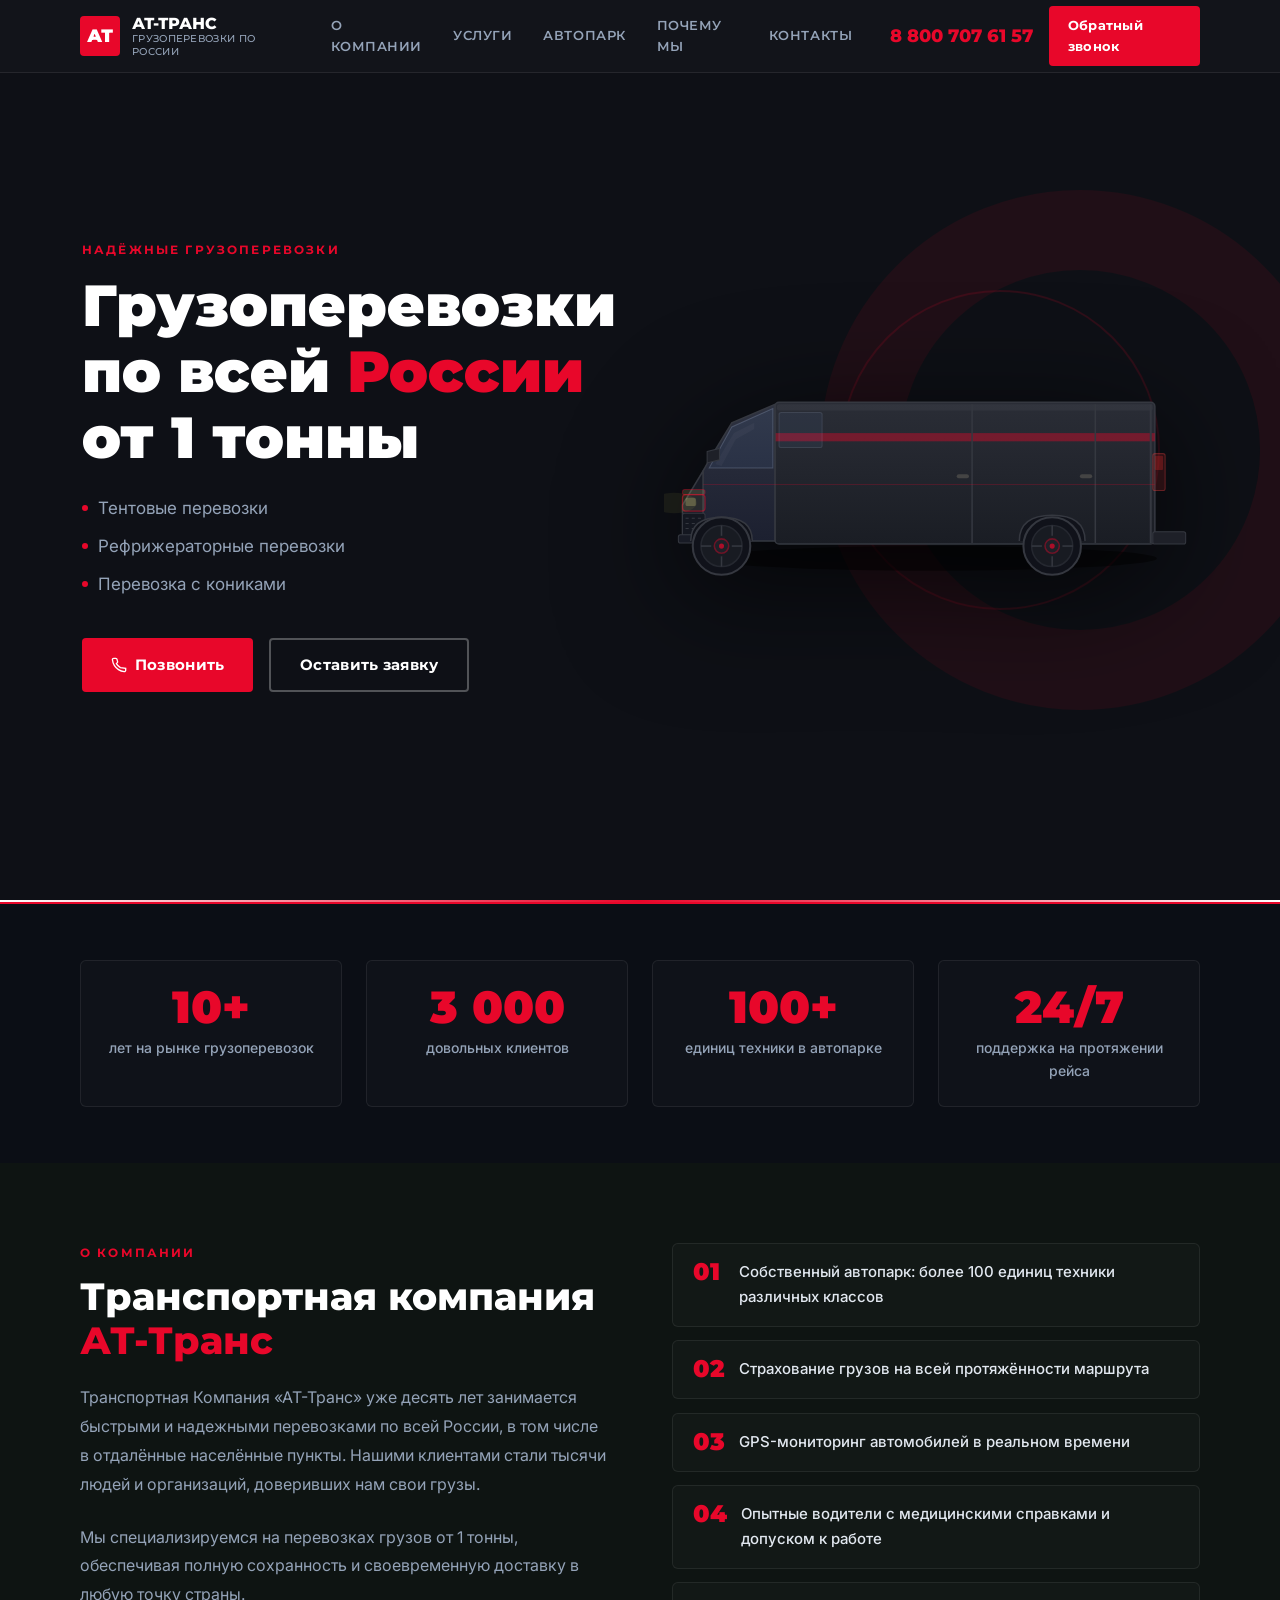
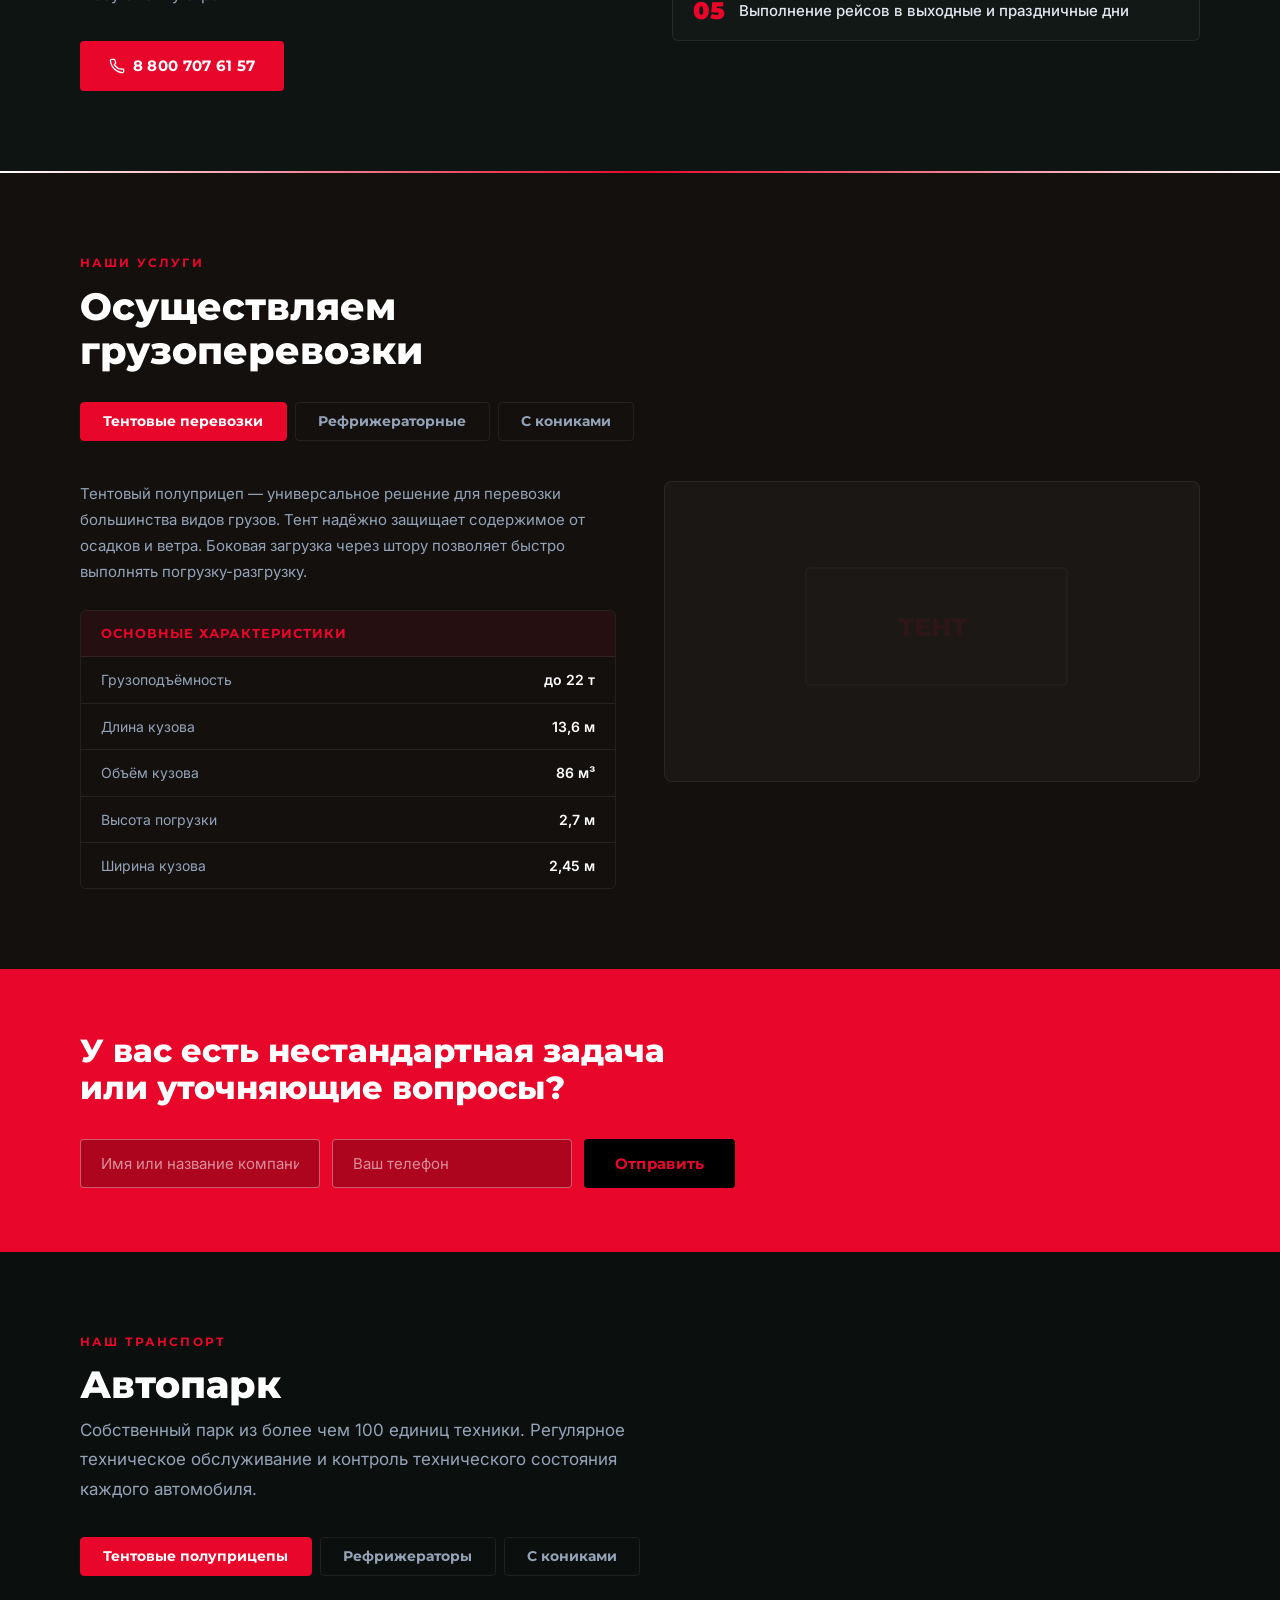
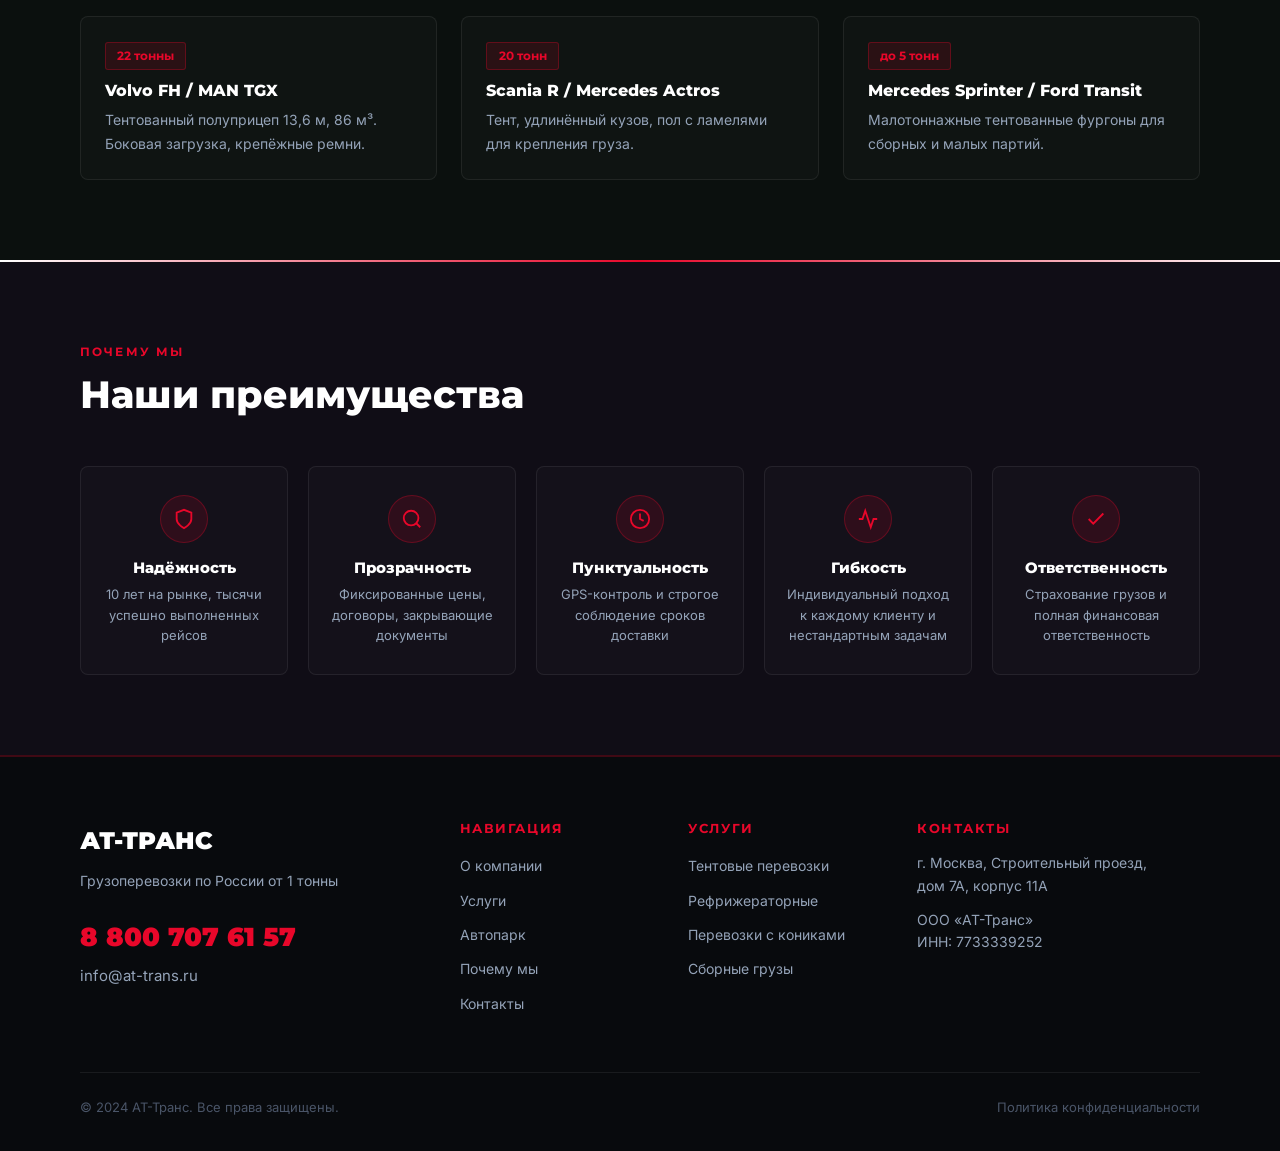
==== index.html @ b9ce3a36 "Deploy landing page" ====
<!DOCTYPE html>
<html lang="ru">
<head>
<meta charset="UTF-8">
<meta name="viewport" content="width=device-width,initial-scale=1">
<title>АТ-Транс — Грузоперевозки по России</title>
<link rel="preconnect" href="https://fonts.googleapis.com">
<link rel="preconnect" href="https://fonts.gstatic.com" crossorigin>
<link href="https://fonts.googleapis.com/css2?family=Montserrat:wght@400;500;600;700;800;900&family=Inter:wght@400;500;600&display=swap" rel="stylesheet">
<style>
/* ── RESET & BASE ─────────────────────────────────────────────────── */
*,*::before,*::after{box-sizing:border-box;margin:0;padding:0}
html{scroll-behavior:smooth;font-size:16px}
body{font-family:'Inter',sans-serif;color:#e2e8f0;line-height:1.65;-webkit-font-smoothing:antialiased}
img{max-width:100%;display:block}
a{color:inherit;text-decoration:none}
ul{list-style:none}
button{cursor:pointer;font-family:inherit;border:none;background:none}

/* ── SECTION COLORS ──────────────────────────────────────────────────
   Каждая секция — свой едва различимый оттенок тёмного фона.
   Акцент: #e8072a (красный AT-Транс).
   Текст белый/светло-серый — контраст ≥ 7:1 на всех фонах.
──────────────────────────────────────────────────────────────────── */
:root{
  --red:        #e8072a;
  --red-dim:    rgba(232,7,42,.12);
  --red-border: rgba(232,7,42,.3);
  --white:      #ffffff;
  --text:       #e2e8f0;
  --muted:      #94a3b8;
  --card-border:rgba(255,255,255,.07);

  /* Section backgrounds */
  --bg-header:  #12141a;
  --bg-hero:    #0e1016;        /* cold dark navy */
  --bg-stats:   #0b0e15;        /* deeper navy */
  --bg-about:   #0e1412;        /* dark teal tint */
  --bg-services:#13100e;        /* dark warm/brown tint */
  --bg-cta:     #e8072a;        /* FULL RED — accent break */
  --bg-fleet:   #0b100e;        /* dark forest tint */
  --bg-benefits:#100d16;        /* dark purple tint */
  --bg-footer:  #080a0d;        /* near black */
}

/* ── TYPOGRAPHY ──────────────────────────────────────────────────── */
h1,h2,h3,h4,h5,h6{font-family:'Montserrat',sans-serif;font-weight:800;line-height:1.15;color:#fff}
.h-sub{font-size:.75rem;font-weight:700;letter-spacing:.18em;text-transform:uppercase;color:var(--red);font-family:'Montserrat',sans-serif;margin-bottom:.75rem;display:block}
.lead{font-size:1.0625rem;color:var(--muted);line-height:1.75}

/* ── LAYOUT ─────────────────────────────────────────────────────── */
.container{max-width:1200px;margin:0 auto;padding:0 clamp(1rem,4vw,2.5rem)}
section{padding:5rem 0}
.section-head{margin-bottom:3rem}

/* ── BUTTONS ────────────────────────────────────────────────────── */
.btn{display:inline-flex;align-items:center;gap:.5rem;padding:.8rem 1.8rem;border-radius:4px;font-family:'Montserrat',sans-serif;font-size:.9375rem;font-weight:700;letter-spacing:.02em;transition:all .2s}
.btn-red{background:var(--red);color:#fff}
.btn-red:hover{background:#c50523;box-shadow:0 6px 24px rgba(232,7,42,.35)}
.btn-outline{background:transparent;color:#fff;border:2px solid rgba(255,255,255,.28)}
.btn-outline:hover{border-color:#fff;background:rgba(255,255,255,.06)}
.btn-dark{background:#000;color:var(--red);border:2px solid #000}
.btn-dark:hover{background:#111}

/* ── DIVIDER STRIPE ─────────────────────────────────────────────── */
.stripe{height:2px;background:linear-gradient(90deg,transparent,var(--red),transparent)}

/* ════════════════════════════════════════════════════════════════════
   HEADER
════════════════════════════════════════════════════════════════════ */
.header{position:fixed;top:0;left:0;right:0;z-index:100;background:var(--bg-header);border-bottom:1px solid rgba(255,255,255,.08);transition:box-shadow .3s}
.header.scrolled{box-shadow:0 4px 24px rgba(0,0,0,.6)}
.header-inner{display:flex;align-items:center;justify-content:space-between;gap:1.5rem;height:72px}
.logo{display:flex;align-items:center;gap:.75rem}
.logo-mark{width:40px;height:40px;background:var(--red);border-radius:4px;display:flex;align-items:center;justify-content:center;font-family:'Montserrat',sans-serif;font-size:1.1rem;font-weight:900;color:#fff;flex-shrink:0}
.logo-text{font-family:'Montserrat',sans-serif;font-weight:800;font-size:1rem;line-height:1.2;color:#fff}
.logo-text small{display:block;font-size:.65rem;font-weight:500;color:var(--muted);letter-spacing:.03em;text-transform:uppercase}
nav{display:flex;align-items:center;gap:.25rem}
nav a{padding:.45rem .85rem;border-radius:3px;font-family:'Montserrat',sans-serif;font-size:.8125rem;font-weight:600;color:var(--muted);letter-spacing:.04em;text-transform:uppercase;transition:color .2s,background .2s}
nav a:hover{color:#fff;background:rgba(255,255,255,.06)}
.header-phone{font-family:'Montserrat',sans-serif;font-size:1.1rem;font-weight:800;color:var(--red);white-space:nowrap}
.header-phone:hover{color:#ff3352}
.btn-callback{padding:.55rem 1.2rem;font-size:.8125rem}
@media(max-width:900px){nav,.btn-callback{display:none}.header-phone{font-size:.95rem}}

/* ════════════════════════════════════════════════════════════════════
   HERO
════════════════════════════════════════════════════════════════════ */
.hero{background:var(--bg-hero);padding:7rem 0 5rem;min-height:100vh;display:flex;align-items:center;position:relative;overflow:hidden}
/* Geometric accent — big C shape */
.hero-deco{position:absolute;right:-60px;top:50%;transform:translateY(-50%);width:520px;height:520px;border-radius:50%;border:80px solid rgba(232,7,42,.08);pointer-events:none}
.hero-deco2{position:absolute;right:120px;top:50%;transform:translateY(-50%);width:320px;height:320px;border-radius:50%;border:2px solid rgba(232,7,42,.15);pointer-events:none}
.hero-grid{display:grid;grid-template-columns:1fr 1fr;gap:3rem;align-items:center}
.hero h1{font-size:clamp(2.2rem,4.5vw,4rem);margin-bottom:1.5rem;font-weight:900}
.hero h1 span{color:var(--red)}
.hero-list{display:flex;flex-direction:column;gap:.6rem;margin-bottom:2.5rem}
.hero-list li{font-size:1.0625rem;color:var(--muted);display:flex;align-items:center;gap:.65rem}
.hero-list li::before{content:'';width:6px;height:6px;border-radius:50%;background:var(--red);flex-shrink:0}
.hero-btns{display:flex;gap:1rem;flex-wrap:wrap}
.hero-img-col{display:flex;justify-content:flex-end;align-items:center;position:relative}
.hero-truck{width:100%;max-width:560px;object-fit:contain;filter:drop-shadow(0 24px 60px rgba(0,0,0,.7))}
@media(max-width:860px){.hero-grid{grid-template-columns:1fr}.hero-img-col{display:none}.hero{min-height:auto;padding:7.5rem 0 4rem}}

/* ════════════════════════════════════════════════════════════════════
   STATS
════════════════════════════════════════════════════════════════════ */
.stats{background:var(--bg-stats);border-top:2px solid var(--red);padding:3.5rem 0}
.stats-grid{display:grid;grid-template-columns:repeat(4,1fr);gap:1.5rem}
.stat-card{text-align:center;padding:1.5rem;border:1px solid var(--card-border);border-radius:6px;background:rgba(255,255,255,.02);transition:border-color .25s}
.stat-card:hover{border-color:var(--red-border)}
.stat-num{font-family:'Montserrat',sans-serif;font-size:clamp(2rem,3.5vw,3rem);font-weight:900;color:var(--red);line-height:1;margin-bottom:.4rem}
.stat-label{font-size:.875rem;color:var(--muted);font-weight:500}
@media(max-width:700px){.stats-grid{grid-template-columns:repeat(2,1fr)}}

/* ════════════════════════════════════════════════════════════════════
   ABOUT
════════════════════════════════════════════════════════════════════ */
.about{background:var(--bg-about)}
.about-grid{display:grid;grid-template-columns:1fr 1fr;gap:4rem;align-items:start}
.about h2{font-size:clamp(1.75rem,3vw,2.5rem);margin-bottom:1.25rem}
.about-text{color:var(--muted);font-size:1rem;line-height:1.8;margin-bottom:1.5rem}
.about-list{display:flex;flex-direction:column;gap:.85rem}
.about-item{display:flex;align-items:flex-start;gap:.9rem;padding:1rem 1.25rem;border:1px solid var(--card-border);border-radius:6px;background:rgba(255,255,255,.02)}
.about-num{font-family:'Montserrat',sans-serif;font-size:1.5rem;font-weight:900;color:var(--red);line-height:1;flex-shrink:0;min-width:2rem}
.about-item-text{font-size:.9375rem;color:var(--text);font-weight:500}
@media(max-width:820px){.about-grid{grid-template-columns:1fr}}

/* ════════════════════════════════════════════════════════════════════
   SERVICES
════════════════════════════════════════════════════════════════════ */
.services{background:var(--bg-services)}
.services h2{font-size:clamp(1.75rem,3vw,2.5rem);margin-bottom:.5rem}
.tabs{display:flex;gap:.5rem;flex-wrap:wrap;margin:1.75rem 0 2.5rem}
.tab{padding:.6rem 1.4rem;border-radius:4px;font-family:'Montserrat',sans-serif;font-size:.875rem;font-weight:700;border:1px solid var(--card-border);color:var(--muted);cursor:pointer;transition:all .2s}
.tab.active,.tab:hover{background:var(--red);color:#fff;border-color:var(--red)}
.tab-panel{display:none}
.tab-panel.active{display:grid;grid-template-columns:1fr 1fr;gap:3rem;align-items:start}
.service-desc{color:var(--muted);font-size:.9375rem;line-height:1.75;margin-bottom:1.5rem}
.service-specs{border:1px solid var(--card-border);border-radius:6px;overflow:hidden}
.spec-title{padding:.75rem 1.25rem;background:rgba(232,7,42,.08);border-bottom:1px solid var(--card-border);font-family:'Montserrat',sans-serif;font-size:.8125rem;font-weight:700;color:var(--red);letter-spacing:.08em;text-transform:uppercase}
.spec-row{display:flex;justify-content:space-between;align-items:center;padding:.7rem 1.25rem;border-bottom:1px solid var(--card-border)}
.spec-row:last-child{border-bottom:none}
.spec-key{font-size:.875rem;color:var(--muted)}
.spec-val{font-size:.875rem;font-weight:600;color:#fff;text-align:right}
.service-img-wrap{border-radius:8px;overflow:hidden;background:rgba(255,255,255,.03);border:1px solid var(--card-border);aspect-ratio:16/9;display:flex;align-items:center;justify-content:center}
.service-img-wrap svg{opacity:.18}
@media(max-width:820px){.tab-panel.active{grid-template-columns:1fr}.service-img-wrap{display:none}}

/* ════════════════════════════════════════════════════════════════════
   CTA BAND
════════════════════════════════════════════════════════════════════ */
.cta{background:var(--bg-cta);padding:4rem 0}
.cta-inner{display:flex;align-items:center;justify-content:space-between;gap:2rem;flex-wrap:wrap}
.cta h2{font-size:clamp(1.4rem,2.5vw,2rem);color:#fff;max-width:600px;font-weight:800}
.cta-form{display:flex;gap:.75rem;flex-wrap:wrap}
.cta-form input{background:rgba(0,0,0,.25);border:1px solid rgba(255,255,255,.35);border-radius:4px;padding:.75rem 1.25rem;font-size:.9375rem;color:#fff;width:240px;font-family:inherit}
.cta-form input::placeholder{color:rgba(255,255,255,.55)}
.cta-form input:focus{outline:none;border-color:#fff}

/* ════════════════════════════════════════════════════════════════════
   FLEET
════════════════════════════════════════════════════════════════════ */
.fleet{background:var(--bg-fleet)}
.fleet h2{font-size:clamp(1.75rem,3vw,2.5rem);margin-bottom:.5rem}
.fleet-tabs{display:flex;gap:.5rem;flex-wrap:wrap;margin:1.75rem 0 2.5rem}
.fleet-grid{display:grid;grid-template-columns:repeat(3,1fr);gap:1.5rem}
.fleet-card{border:1px solid var(--card-border);border-radius:8px;padding:1.5rem;background:rgba(255,255,255,.02);transition:border-color .25s,transform .25s}
.fleet-card:hover{border-color:var(--red-border);transform:translateY(-3px)}
.fleet-card h4{font-size:1rem;margin-bottom:.5rem}
.fleet-card p{font-size:.875rem;color:var(--muted)}
.fleet-badge{display:inline-block;background:var(--red-dim);border:1px solid var(--red-border);border-radius:3px;padding:.2rem .7rem;font-size:.75rem;font-weight:700;color:var(--red);font-family:'Montserrat',sans-serif;margin-bottom:.75rem}
@media(max-width:860px){.fleet-grid{grid-template-columns:1fr 1fr}}
@media(max-width:560px){.fleet-grid{grid-template-columns:1fr}}

/* ════════════════════════════════════════════════════════════════════
   BENEFITS
════════════════════════════════════════════════════════════════════ */
.benefits{background:var(--bg-benefits)}
.benefits h2{font-size:clamp(1.75rem,3vw,2.5rem);margin-bottom:3rem}
.benefits-grid{display:grid;grid-template-columns:repeat(5,1fr);gap:1.25rem}
.ben-card{padding:1.75rem 1.25rem;border:1px solid var(--card-border);border-radius:8px;background:rgba(255,255,255,.02);text-align:center;transition:border-color .25s,background .25s}
.ben-card:hover{border-color:var(--red-border);background:rgba(232,7,42,.04)}
.ben-icon{width:48px;height:48px;border-radius:50%;background:var(--red-dim);border:1px solid var(--red-border);display:flex;align-items:center;justify-content:center;margin:0 auto 1rem}
.ben-icon svg{width:22px;height:22px;color:var(--red);fill:none;stroke:currentColor;stroke-width:2}
.ben-card h4{font-size:.9375rem;margin-bottom:.5rem}
.ben-card p{font-size:.8125rem;color:var(--muted);line-height:1.6}
@media(max-width:900px){.benefits-grid{grid-template-columns:repeat(3,1fr)}}
@media(max-width:560px){.benefits-grid{grid-template-columns:1fr 1fr}}

/* ════════════════════════════════════════════════════════════════════
   FOOTER
════════════════════════════════════════════════════════════════════ */
footer{background:var(--bg-footer);padding:4rem 0 2rem;border-top:2px solid rgba(232,7,42,.25)}
.footer-grid{display:grid;grid-template-columns:1.8fr 1fr 1fr 1.5fr;gap:2.5rem;margin-bottom:3rem}
.footer-brand{font-family:'Montserrat',sans-serif;font-size:1.5rem;font-weight:900;color:#fff;margin-bottom:.5rem}
.footer-tagline{font-size:.875rem;color:var(--muted);margin-bottom:1.5rem}
.footer-phone{font-family:'Montserrat',sans-serif;font-size:1.6rem;font-weight:900;color:var(--red);margin-bottom:.35rem;display:block}
.footer-phone:hover{color:#ff3352}
.footer-email{font-size:.9375rem;color:var(--muted);display:block}
.footer-email:hover{color:#fff}
.footer-col h5{font-family:'Montserrat',sans-serif;font-size:.8125rem;font-weight:700;letter-spacing:.12em;text-transform:uppercase;color:var(--red);margin-bottom:1rem}
.footer-col ul li{margin-bottom:.5rem}
.footer-col ul a{font-size:.875rem;color:var(--muted);transition:color .2s}
.footer-col ul a:hover{color:#fff}
.footer-address{font-size:.875rem;color:var(--muted);line-height:1.6;margin-bottom:.75rem}
.footer-bottom{border-top:1px solid rgba(255,255,255,.07);padding-top:1.5rem;display:flex;justify-content:space-between;align-items:center;gap:1rem;flex-wrap:wrap}
.footer-bottom p{font-size:.8125rem;color:#4a5568}
@media(max-width:900px){.footer-grid{grid-template-columns:1fr 1fr}}
@media(max-width:560px){.footer-grid{grid-template-columns:1fr}}

/* ── REVEAL ANIMATION ───────────────────────────────────────────── */
.reveal{opacity:0;transform:translateY(24px);transition:opacity .55s ease,transform .55s ease}
.reveal.visible{opacity:1;transform:none}
.delay-1{transition-delay:.1s}
.delay-2{transition-delay:.2s}
.delay-3{transition-delay:.3s}
.delay-4{transition-delay:.45s}
</style>
</head>
<body>

<!-- ════ HEADER ═════════════════════════════════════════════════════ -->
<header class="header" id="top">
  <div class="container">
    <div class="header-inner">
      <a href="#top" class="logo">
        <div class="logo-mark">АТ</div>
        <div class="logo-text">АТ-ТРАНС<small>Грузоперевозки по России</small></div>
      </a>
      <nav>
        <a href="#about">О компании</a>
        <a href="#services">Услуги</a>
        <a href="#fleet">Автопарк</a>
        <a href="#benefits">Почему мы</a>
        <a href="#contacts">Контакты</a>
      </nav>
      <div style="display:flex;align-items:center;gap:1rem">
        <a href="tel:88007076157" class="header-phone">8 800 707 61 57</a>
        <a href="#contacts" class="btn btn-red btn-callback">Обратный звонок</a>
      </div>
    </div>
  </div>
</header>

<!-- ════ HERO ════════════════════════════════════════════════════════ -->
<section class="hero">
  <div class="hero-deco"></div>
  <div class="hero-deco2"></div>
  <div class="container">
    <div class="hero-grid">
      <div>
        <span class="h-sub reveal">Надёжные грузоперевозки</span>
        <h1 class="reveal delay-1">Грузоперевозки<br>по&nbsp;всей <span>России</span><br>от&nbsp;1&nbsp;тонны</h1>
        <ul class="hero-list reveal delay-2">
          <li>Тентовые перевозки</li>
          <li>Рефрижераторные перевозки</li>
          <li>Перевозка с кониками</li>
        </ul>
        <div class="hero-btns reveal delay-3">
          <a href="tel:88007076157" class="btn btn-red">
            <svg width="16" height="16" fill="none" stroke="currentColor" stroke-width="2" viewBox="0 0 24 24"><path d="M22 16.92v3a2 2 0 01-2.18 2 19.8 19.8 0 01-8.63-3.07 19.5 19.5 0 01-6-6 19.8 19.8 0 01-3.07-8.67A2 2 0 014.11 2h3a2 2 0 012 1.72c.127.96.361 1.903.7 2.81a2 2 0 01-.45 2.11L8.09 9.91a16 16 0 006 6z"/></svg>
            Позвонить
          </a>
          <a href="#contacts" class="btn btn-outline">Оставить заявку</a>
        </div>
      </div>
      <div class="hero-img-col reveal delay-2">
        <!-- Truck SVG illustration -->
        <svg class="hero-truck" viewBox="0 0 520 220" fill="none" xmlns="http://www.w3.org/2000/svg">
          <defs>
            <linearGradient id="truckBody" x1="0" y1="0" x2="0" y2="1">
              <stop offset="0%" stop-color="#2a2d36"/><stop offset="100%" stop-color="#1a1d24"/>
            </linearGradient>
            <linearGradient id="cabin" x1="0" y1="0" x2="0" y2="1">
              <stop offset="0%" stop-color="#2e3240"/><stop offset="100%" stop-color="#1c2030"/>
            </linearGradient>
          </defs>
          <ellipse cx="260" cy="200" rx="220" ry="12" fill="rgba(0,0,0,.5)"/>
          <!-- Trailer -->
          <rect x="108" y="48" width="370" height="138" rx="4" fill="url(#truckBody)" stroke="#353840" stroke-width="1.5"/>
          <rect x="110" y="50" width="366" height="6" rx="2" fill="rgba(255,255,255,.04)"/>
          <!-- Red stripe -->
          <rect x="108" y="78" width="370" height="8" fill="rgba(232,7,42,.4)"/>
          <!-- Door lines -->
          <line x1="300" y1="50" x2="300" y2="185" stroke="#353840" stroke-width="1.5"/>
          <line x1="420" y1="50" x2="420" y2="185" stroke="#353840" stroke-width="1.5"/>
          <line x1="474" y1="50" x2="474" y2="185" stroke="#353840" stroke-width="2"/>
          <!-- Handles -->
          <rect x="285" y="118" width="12" height="4" rx="2" fill="#444"/>
          <rect x="405" y="118" width="12" height="4" rx="2" fill="#444"/>
          <!-- Tail light -->
          <rect x="476" y="98" width="12" height="36" rx="2" fill="rgba(220,40,40,.15)" stroke="rgba(220,60,60,.4)" stroke-width="1"/>
          <rect x="478" y="100" width="8" height="14" rx="1" fill="rgba(220,40,40,.3)"/>
          <!-- Rear bumper -->
          <rect x="476" y="174" width="32" height="12" rx="2" fill="#1e2028" stroke="#353840"/>

          <!-- Cab -->
          <path d="M38 183 L38 115 L44 104 L66 68 L108 50 L108 183 Z" fill="url(#cabin)" stroke="#353840" stroke-width="1.5"/>
          <!-- Cab front -->
          <path d="M18 183 L18 148 L38 115 L38 183 Z" fill="#181b25" stroke="#353840" stroke-width="1.5"/>
          <!-- Windshield -->
          <path d="M44 112 L66 72 L106 54 L106 112 Z" fill="rgba(100,160,240,.07)" stroke="rgba(200,220,255,.2)" stroke-width="1"/>
          <path d="M50 108 L68 78 L88 68 L88 74 L70 84 L56 110 Z" fill="rgba(255,255,255,.03)"/>
          <!-- Side window -->
          <rect x="112" y="58" width="42" height="34" rx="2" fill="rgba(100,160,240,.06)" stroke="rgba(200,220,255,.12)" stroke-width="1"/>
          <!-- Waist line -->
          <line x1="38" y1="128" x2="478" y2="128" stroke="rgba(232,7,42,.22)" stroke-width="1"/>
          <!-- Mirror -->
          <path d="M42 96 L54 93 L54 104 L42 107 Z" fill="#1e2028" stroke="#353840"/>
          <!-- Headlight -->
          <rect x="18" y="138" width="22" height="16" rx="3" fill="rgba(255,245,150,.07)" stroke="rgba(232,7,42,.5)" stroke-width="1.2"/>
          <rect x="21" y="141" width="10" height="8" rx="1.5" fill="rgba(255,245,150,.22)"/>
          <rect x="18" y="133" width="22" height="5" rx="2" fill="rgba(255,245,150,.14)" stroke="rgba(232,7,42,.35)" stroke-width="1"/>
          <!-- DRL glow -->
          <ellipse cx="10" cy="146" rx="22" ry="10" fill="rgba(255,240,100,.06)"/>
          <!-- Grille -->
          <rect x="18" y="156" width="22" height="22" rx="2" fill="#141720" stroke="#353840"/>
          <line x1="21" y1="161" x2="38" y2="161" stroke="#353840" stroke-dasharray="3 3"/>
          <line x1="21" y1="166" x2="38" y2="166" stroke="#353840" stroke-dasharray="3 3"/>
          <line x1="21" y1="171" x2="38" y2="171" stroke="#353840" stroke-dasharray="3 3"/>
          <!-- Bumper -->
          <rect x="14" y="177" width="30" height="8" rx="2" fill="#181b25" stroke="#353840"/>
          <!-- Front arch -->
          <path d="M26 183 Q26 160 56 160 Q86 160 86 183" fill="#10121a" stroke="#353840" stroke-width="1.5"/>
          <!-- Rear arch -->
          <path d="M346 183 Q346 158 378 158 Q410 158 410 183" fill="#10121a" stroke="#353840" stroke-width="1.5"/>
          <!-- Front wheel -->
          <circle cx="56" cy="188" r="28" fill="#10121a" stroke="#353840" stroke-width="2"/>
          <circle cx="56" cy="188" r="20" fill="#181b22" stroke="#252830" stroke-width="1.5"/>
          <circle cx="56" cy="188" r="7" fill="#1e2028" stroke="rgba(232,7,42,.4)" stroke-width="1.5"/>
          <line x1="56" y1="168" x2="56" y2="178" stroke="#353840" stroke-width="1.5"/>
          <line x1="56" y1="198" x2="56" y2="208" stroke="#353840" stroke-width="1.5"/>
          <line x1="36" y1="188" x2="46" y2="188" stroke="#353840" stroke-width="1.5"/>
          <line x1="66" y1="188" x2="76" y2="188" stroke="#353840" stroke-width="1.5"/>
          <circle cx="56" cy="188" r="2.5" fill="rgba(232,7,42,.7)"/>
          <!-- Rear wheel -->
          <circle cx="378" cy="188" r="28" fill="#10121a" stroke="#353840" stroke-width="2"/>
          <circle cx="378" cy="188" r="20" fill="#181b22" stroke="#252830" stroke-width="1.5"/>
          <circle cx="378" cy="188" r="7" fill="#1e2028" stroke="rgba(232,7,42,.4)" stroke-width="1.5"/>
          <line x1="378" y1="168" x2="378" y2="178" stroke="#353840" stroke-width="1.5"/>
          <line x1="378" y1="198" x2="378" y2="208" stroke="#353840" stroke-width="1.5"/>
          <line x1="358" y1="188" x2="368" y2="188" stroke="#353840" stroke-width="1.5"/>
          <line x1="388" y1="188" x2="398" y2="188" stroke="#353840" stroke-width="1.5"/>
          <circle cx="378" cy="188" r="2.5" fill="rgba(232,7,42,.7)"/>
        </svg>
      </div>
    </div>
  </div>
</section>

<div class="stripe"></div>

<!-- ════ STATS ════════════════════════════════════════════════════════ -->
<section class="stats" id="stats">
  <div class="container">
    <div class="stats-grid">
      <div class="stat-card reveal">
        <div class="stat-num">10+</div>
        <div class="stat-label">лет на рынке грузоперевозок</div>
      </div>
      <div class="stat-card reveal delay-1">
        <div class="stat-num">3 000</div>
        <div class="stat-label">довольных клиентов</div>
      </div>
      <div class="stat-card reveal delay-2">
        <div class="stat-num">100+</div>
        <div class="stat-label">единиц техники в автопарке</div>
      </div>
      <div class="stat-card reveal delay-3">
        <div class="stat-num">24/7</div>
        <div class="stat-label">поддержка на протяжении рейса</div>
      </div>
    </div>
  </div>
</section>

<!-- ════ ABOUT ════════════════════════════════════════════════════════ -->
<section class="about" id="about">
  <div class="container">
    <div class="about-grid">
      <div>
        <span class="h-sub reveal">О компании</span>
        <h2 class="reveal delay-1">Транспортная компания<br><span style="color:var(--red)">АТ-Транс</span></h2>
        <p class="about-text reveal delay-2">
          Транспортная Компания «АТ-Транс» уже десять лет занимается быстрыми и надежными
          перевозками по всей России, в том числе в отдалённые населённые пункты. Нашими
          клиентами стали тысячи людей и организаций, доверивших нам свои грузы.
        </p>
        <p class="about-text reveal delay-2">
          Мы специализируемся на перевозках грузов от 1 тонны, обеспечивая полную
          сохранность и своевременную доставку в любую точку страны.
        </p>
        <a href="tel:88007076157" class="btn btn-red reveal delay-3" style="margin-top:.5rem">
          <svg width="16" height="16" fill="none" stroke="currentColor" stroke-width="2" viewBox="0 0 24 24"><path d="M22 16.92v3a2 2 0 01-2.18 2 19.8 19.8 0 01-8.63-3.07 19.5 19.5 0 01-6-6 19.8 19.8 0 01-3.07-8.67A2 2 0 014.11 2h3a2 2 0 012 1.72c.127.96.361 1.903.7 2.81a2 2 0 01-.45 2.11L8.09 9.91a16 16 0 006 6z"/></svg>
          8 800 707 61 57
        </a>
      </div>
      <div class="about-list reveal delay-2">
        <div class="about-item">
          <span class="about-num">01</span>
          <span class="about-item-text">Собственный автопарк: более 100 единиц техники различных классов</span>
        </div>
        <div class="about-item">
          <span class="about-num">02</span>
          <span class="about-item-text">Страхование грузов на всей протяжённости маршрута</span>
        </div>
        <div class="about-item">
          <span class="about-num">03</span>
          <span class="about-item-text">GPS-мониторинг автомобилей в реальном времени</span>
        </div>
        <div class="about-item">
          <span class="about-num">04</span>
          <span class="about-item-text">Опытные водители с медицинскими справками и допуском к работе</span>
        </div>
        <div class="about-item">
          <span class="about-num">05</span>
          <span class="about-item-text">Выполнение рейсов в выходные и праздничные дни</span>
        </div>
      </div>
    </div>
  </div>
</section>

<div class="stripe"></div>

<!-- ════ SERVICES ════════════════════════════════════════════════════ -->
<section class="services" id="services">
  <div class="container">
    <span class="h-sub reveal">Наши услуги</span>
    <h2 class="reveal delay-1">Осуществляем<br>грузоперевозки</h2>
    <div class="tabs">
      <button class="tab active" onclick="showTab('tent')">Тентовые перевозки</button>
      <button class="tab" onclick="showTab('refr')">Рефрижераторные</button>
      <button class="tab" onclick="showTab('konik')">С кониками</button>
    </div>
    <!-- Tent -->
    <div class="tab-panel active" id="tab-tent">
      <div>
        <p class="service-desc">
          Тентовый полуприцеп — универсальное решение для перевозки большинства видов грузов.
          Тент надёжно защищает содержимое от осадков и ветра. Боковая загрузка через штору
          позволяет быстро выполнять погрузку-разгрузку.
        </p>
        <div class="service-specs">
          <div class="spec-title">Основные характеристики</div>
          <div class="spec-row"><span class="spec-key">Грузоподъёмность</span><span class="spec-val">до 22 т</span></div>
          <div class="spec-row"><span class="spec-key">Длина кузова</span><span class="spec-val">13,6 м</span></div>
          <div class="spec-row"><span class="spec-key">Объём кузова</span><span class="spec-val">86 м³</span></div>
          <div class="spec-row"><span class="spec-key">Высота погрузки</span><span class="spec-val">2,7 м</span></div>
          <div class="spec-row"><span class="spec-key">Ширина кузова</span><span class="spec-val">2,45 м</span></div>
        </div>
      </div>
      <div class="service-img-wrap">
        <svg viewBox="0 0 400 220" width="360" xmlns="http://www.w3.org/2000/svg" fill="none">
          <rect x="60" y="40" width="290" height="130" rx="4" stroke="#444" stroke-width="2" fill="rgba(255,255,255,.03)"/>
          <text x="200" y="115" text-anchor="middle" font-family="Montserrat" font-size="28" font-weight="800" fill="rgba(232,7,42,.5)">ТЕНТ</text>
        </svg>
      </div>
    </div>
    <!-- Refr -->
    <div class="tab-panel" id="tab-refr">
      <div>
        <p class="service-desc">
          Рефрижераторные перевозки — для грузов, требующих поддержания температурного
          режима. Холодильные установки поддерживают температуру от −20 до +12°C на
          протяжении всего рейса. Идеально для продуктов питания и фармацевтики.
        </p>
        <div class="service-specs">
          <div class="spec-title">Основные характеристики</div>
          <div class="spec-row"><span class="spec-key">Грузоподъёмность</span><span class="spec-val">до 20 т</span></div>
          <div class="spec-row"><span class="spec-key">Длина кузова</span><span class="spec-val">13,4 м</span></div>
          <div class="spec-row"><span class="spec-key">Температурный режим</span><span class="spec-val">−20°C … +12°C</span></div>
          <div class="spec-row"><span class="spec-key">Объём кузова</span><span class="spec-val">82 м³</span></div>
        </div>
      </div>
      <div class="service-img-wrap">
        <svg viewBox="0 0 400 220" width="360" xmlns="http://www.w3.org/2000/svg" fill="none">
          <rect x="60" y="40" width="290" height="130" rx="4" stroke="#444" stroke-width="2" fill="rgba(255,255,255,.03)"/>
          <text x="200" y="115" text-anchor="middle" font-family="Montserrat" font-size="22" font-weight="800" fill="rgba(232,7,42,.5)">РЕФРИЖ.</text>
        </svg>
      </div>
    </div>
    <!-- Konik -->
    <div class="tab-panel" id="tab-konik">
      <div>
        <p class="service-desc">
          Перевозка с кониками — самый надёжный способ доставки больших и длинномерных
          грузов: металлопрокат, трубы, пиломатериалы, негабаритные конструкции.
          Коники обеспечивают надёжную фиксацию и безопасную транспортировку.
        </p>
        <div class="service-specs">
          <div class="spec-title">Основные характеристики</div>
          <div class="spec-row"><span class="spec-key">Грузоподъёмность</span><span class="spec-val">до 22 т</span></div>
          <div class="spec-row"><span class="spec-key">Длина груза</span><span class="spec-val">до 13,6 м</span></div>
          <div class="spec-row"><span class="spec-key">Тип груза</span><span class="spec-val">длинномерный</span></div>
        </div>
      </div>
      <div class="service-img-wrap">
        <svg viewBox="0 0 400 220" width="360" xmlns="http://www.w3.org/2000/svg" fill="none">
          <rect x="60" y="40" width="290" height="130" rx="4" stroke="#444" stroke-width="2" fill="rgba(255,255,255,.03)"/>
          <text x="200" y="115" text-anchor="middle" font-family="Montserrat" font-size="24" font-weight="800" fill="rgba(232,7,42,.5)">КОНИКИ</text>
        </svg>
      </div>
    </div>
  </div>
</section>

<!-- ════ CTA ══════════════════════════════════════════════════════════ -->
<section class="cta">
  <div class="container">
    <div class="cta-inner">
      <h2>У вас есть нестандартная задача<br>или уточняющие вопросы?</h2>
      <div class="cta-form">
        <input type="text" placeholder="Имя или название компании">
        <input type="tel" placeholder="Ваш телефон">
        <button class="btn btn-dark">Отправить</button>
      </div>
    </div>
  </div>
</section>

<!-- ════ FLEET ════════════════════════════════════════════════════════ -->
<section class="fleet" id="fleet">
  <div class="container">
    <span class="h-sub reveal">Наш транспорт</span>
    <h2 class="reveal delay-1">Автопарк</h2>
    <p class="lead reveal delay-2" style="max-width:580px;margin-bottom:0">
      Собственный парк из более чем 100 единиц техники. Регулярное техническое
      обслуживание и контроль технического состояния каждого автомобиля.
    </p>
    <div class="fleet-tabs" style="margin-top:2rem">
      <button class="tab active" onclick="showFleet('full')">Тентовые полуприцепы</button>
      <button class="tab" onclick="showFleet('refr')">Рефрижераторы</button>
      <button class="tab" onclick="showFleet('konik')">С кониками</button>
    </div>
    <div class="fleet-grid" id="fleet-full">
      <div class="fleet-card reveal">
        <div class="fleet-badge">22 тонны</div>
        <h4>Volvo FH / MAN TGX</h4>
        <p>Тентованный полуприцеп 13,6 м, 86 м³. Боковая загрузка, крепёжные ремни.</p>
      </div>
      <div class="fleet-card reveal delay-1">
        <div class="fleet-badge">20 тонн</div>
        <h4>Scania R / Mercedes Actros</h4>
        <p>Тент, удлинённый кузов, пол с ламелями для крепления груза.</p>
      </div>
      <div class="fleet-card reveal delay-2">
        <div class="fleet-badge">до 5 тонн</div>
        <h4>Mercedes Sprinter / Ford Transit</h4>
        <p>Малотоннажные тентованные фургоны для сборных и малых партий.</p>
      </div>
    </div>
    <div class="fleet-grid" id="fleet-refr" style="display:none">
      <div class="fleet-card">
        <div class="fleet-badge">−20 … +12°C</div>
        <h4>Carrier / Thermo King</h4>
        <p>Рефрижераторные полуприцепы с сертифицированным холодильным оборудованием.</p>
      </div>
      <div class="fleet-card">
        <div class="fleet-badge">фармацевтика</div>
        <h4>ATP-сертификат</h4>
        <p>Транспорт для перевозки лекарственных средств и биологических грузов.</p>
      </div>
    </div>
    <div class="fleet-grid" id="fleet-konik" style="display:none">
      <div class="fleet-card">
        <div class="fleet-badge">до 13,6 м</div>
        <h4>Коник / Лесовоз</h4>
        <p>Специализированная техника для длинномерных грузов: металл, трубы, пиломатериал.</p>
      </div>
    </div>
  </div>
</section>

<div class="stripe"></div>

<!-- ════ BENEFITS ════════════════════════════════════════════════════ -->
<section class="benefits" id="benefits">
  <div class="container">
    <span class="h-sub reveal">Почему мы</span>
    <h2 class="reveal delay-1">Наши преимущества</h2>
    <div class="benefits-grid">
      <div class="ben-card reveal">
        <div class="ben-icon">
          <svg viewBox="0 0 24 24"><path d="M12 22s8-4 8-10V5l-8-3-8 3v7c0 6 8 10 8 10z"/></svg>
        </div>
        <h4>Надёжность</h4>
        <p>10 лет на рынке, тысячи успешно выполненных рейсов</p>
      </div>
      <div class="ben-card reveal delay-1">
        <div class="ben-icon">
          <svg viewBox="0 0 24 24"><circle cx="11" cy="11" r="8"/><line x1="21" y1="21" x2="16.65" y2="16.65"/></svg>
        </div>
        <h4>Прозрачность</h4>
        <p>Фиксированные цены, договоры, закрывающие документы</p>
      </div>
      <div class="ben-card reveal delay-2">
        <div class="ben-icon">
          <svg viewBox="0 0 24 24"><circle cx="12" cy="12" r="10"/><polyline points="12 6 12 12 16 14"/></svg>
        </div>
        <h4>Пунктуальность</h4>
        <p>GPS-контроль и строгое соблюдение сроков доставки</p>
      </div>
      <div class="ben-card reveal delay-3">
        <div class="ben-icon">
          <svg viewBox="0 0 24 24"><polyline points="22 12 18 12 15 21 9 3 6 12 2 12"/></svg>
        </div>
        <h4>Гибкость</h4>
        <p>Индивидуальный подход к каждому клиенту и нестандартным задачам</p>
      </div>
      <div class="ben-card reveal" style="transition-delay:.55s">
        <div class="ben-icon">
          <svg viewBox="0 0 24 24"><polyline points="20 6 9 17 4 12"/></svg>
        </div>
        <h4>Ответственность</h4>
        <p>Страхование грузов и полная финансовая ответственность</p>
      </div>
    </div>
  </div>
</section>

<!-- ════ FOOTER ═══════════════════════════════════════════════════════ -->
<footer id="contacts">
  <div class="container">
    <div class="footer-grid">
      <div>
        <div class="footer-brand">АТ-ТРАНС</div>
        <p class="footer-tagline">Грузоперевозки по России от 1 тонны</p>
        <a href="tel:88007076157" class="footer-phone">8 800 707 61 57</a>
        <a href="mailto:info@at-trans.ru" class="footer-email">info@at-trans.ru</a>
      </div>
      <div class="footer-col">
        <h5>Навигация</h5>
        <ul>
          <li><a href="#about">О компании</a></li>
          <li><a href="#services">Услуги</a></li>
          <li><a href="#fleet">Автопарк</a></li>
          <li><a href="#benefits">Почему мы</a></li>
          <li><a href="#contacts">Контакты</a></li>
        </ul>
      </div>
      <div class="footer-col">
        <h5>Услуги</h5>
        <ul>
          <li><a href="#services">Тентовые перевозки</a></li>
          <li><a href="#services">Рефрижераторные</a></li>
          <li><a href="#services">Перевозки с кониками</a></li>
          <li><a href="#services">Сборные грузы</a></li>
        </ul>
      </div>
      <div class="footer-col">
        <h5>Контакты</h5>
        <p class="footer-address">г. Москва, Строительный проезд,<br>дом 7А, корпус 11А</p>
        <p class="footer-address">ООО «АТ-Транс»<br>ИНН: 7733339252</p>
      </div>
    </div>
    <div class="footer-bottom">
      <p>© 2024 АТ-Транс. Все права защищены.</p>
      <p style="cursor:pointer;color:#4a5568">Политика конфиденциальности</p>
    </div>
  </div>
</footer>

<script>
// ── SCROLL HEADER ────────────────────────────────────────────────────
window.addEventListener('scroll',()=>{
  document.getElementById('top').classList.toggle('scrolled',scrollY>60)
},{ passive:true })

// ── REVEAL ───────────────────────────────────────────────────────────
const obs = new IntersectionObserver(entries=>{
  entries.forEach(e=>{ if(e.isIntersecting) e.target.classList.add('visible') })
},{threshold:.12})
document.querySelectorAll('.reveal').forEach(el=>obs.observe(el))

// ── SERVICE TABS ─────────────────────────────────────────────────────
function showTab(id){
  document.querySelectorAll('.tab-panel').forEach(p=>p.classList.remove('active'))
  document.querySelectorAll('.services .tab').forEach(t=>t.classList.remove('active'))
  document.getElementById('tab-'+id).classList.add('active')
  event.target.classList.add('active')
}

// ── FLEET TABS ────────────────────────────────────────────────────────
function showFleet(id){
  document.querySelectorAll('[id^="fleet-"]').forEach(p=>p.style.display='none')
  document.querySelectorAll('.fleet .tab').forEach(t=>t.classList.remove('active'))
  document.getElementById('fleet-'+id).style.display='grid'
  event.target.classList.add('active')
}
</script>
</body>
</html>
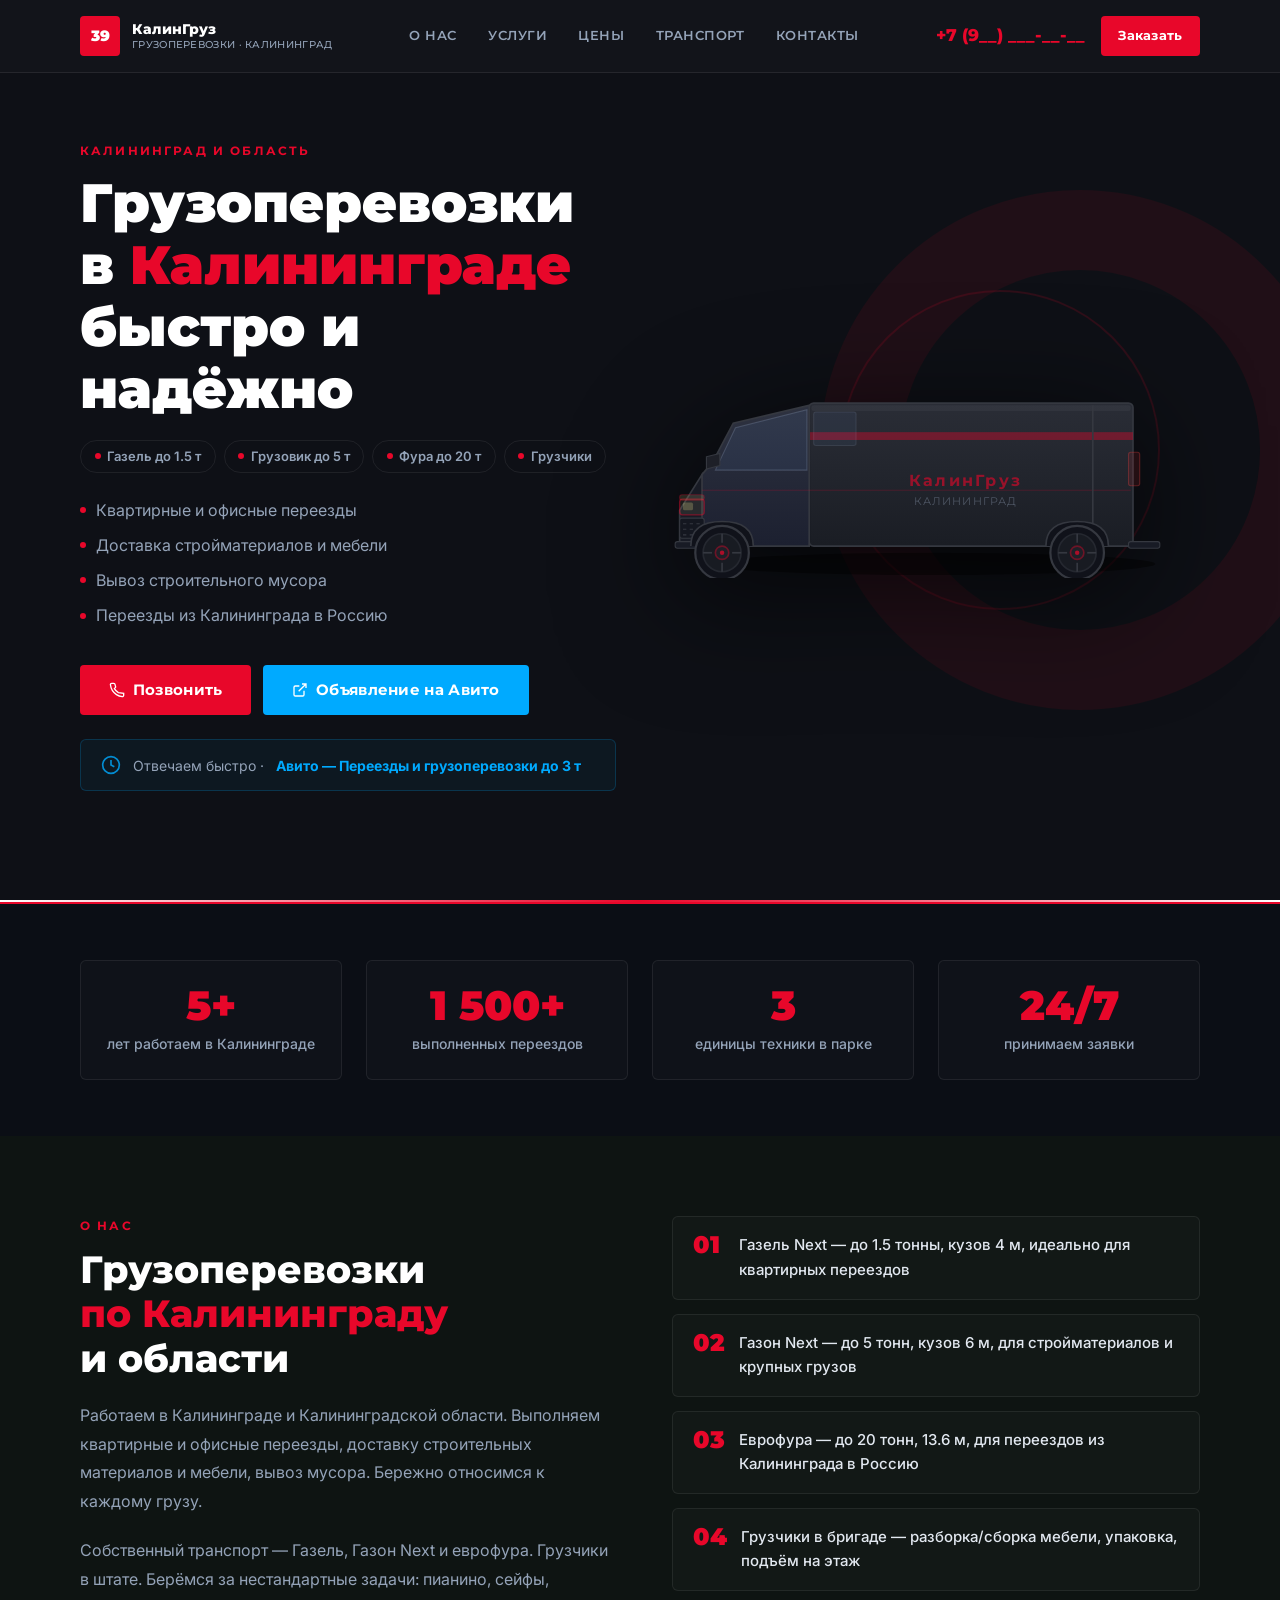
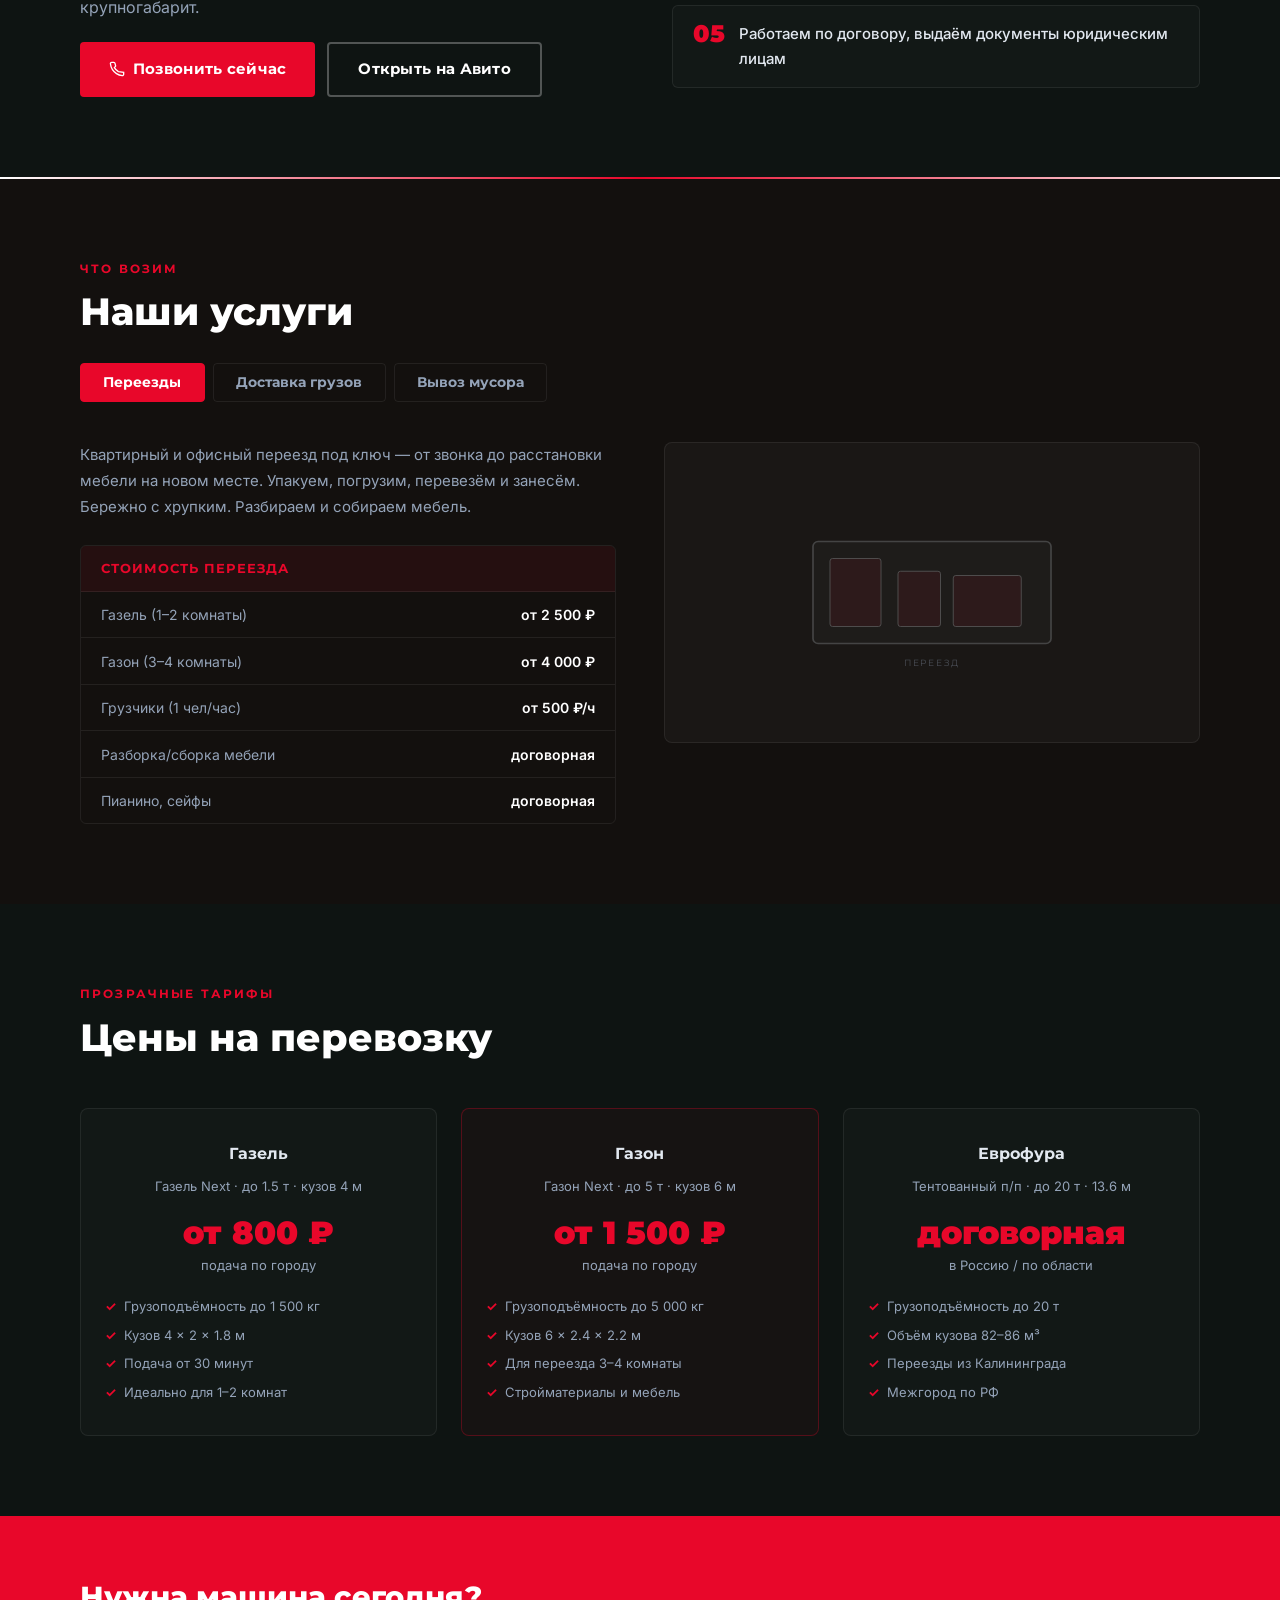
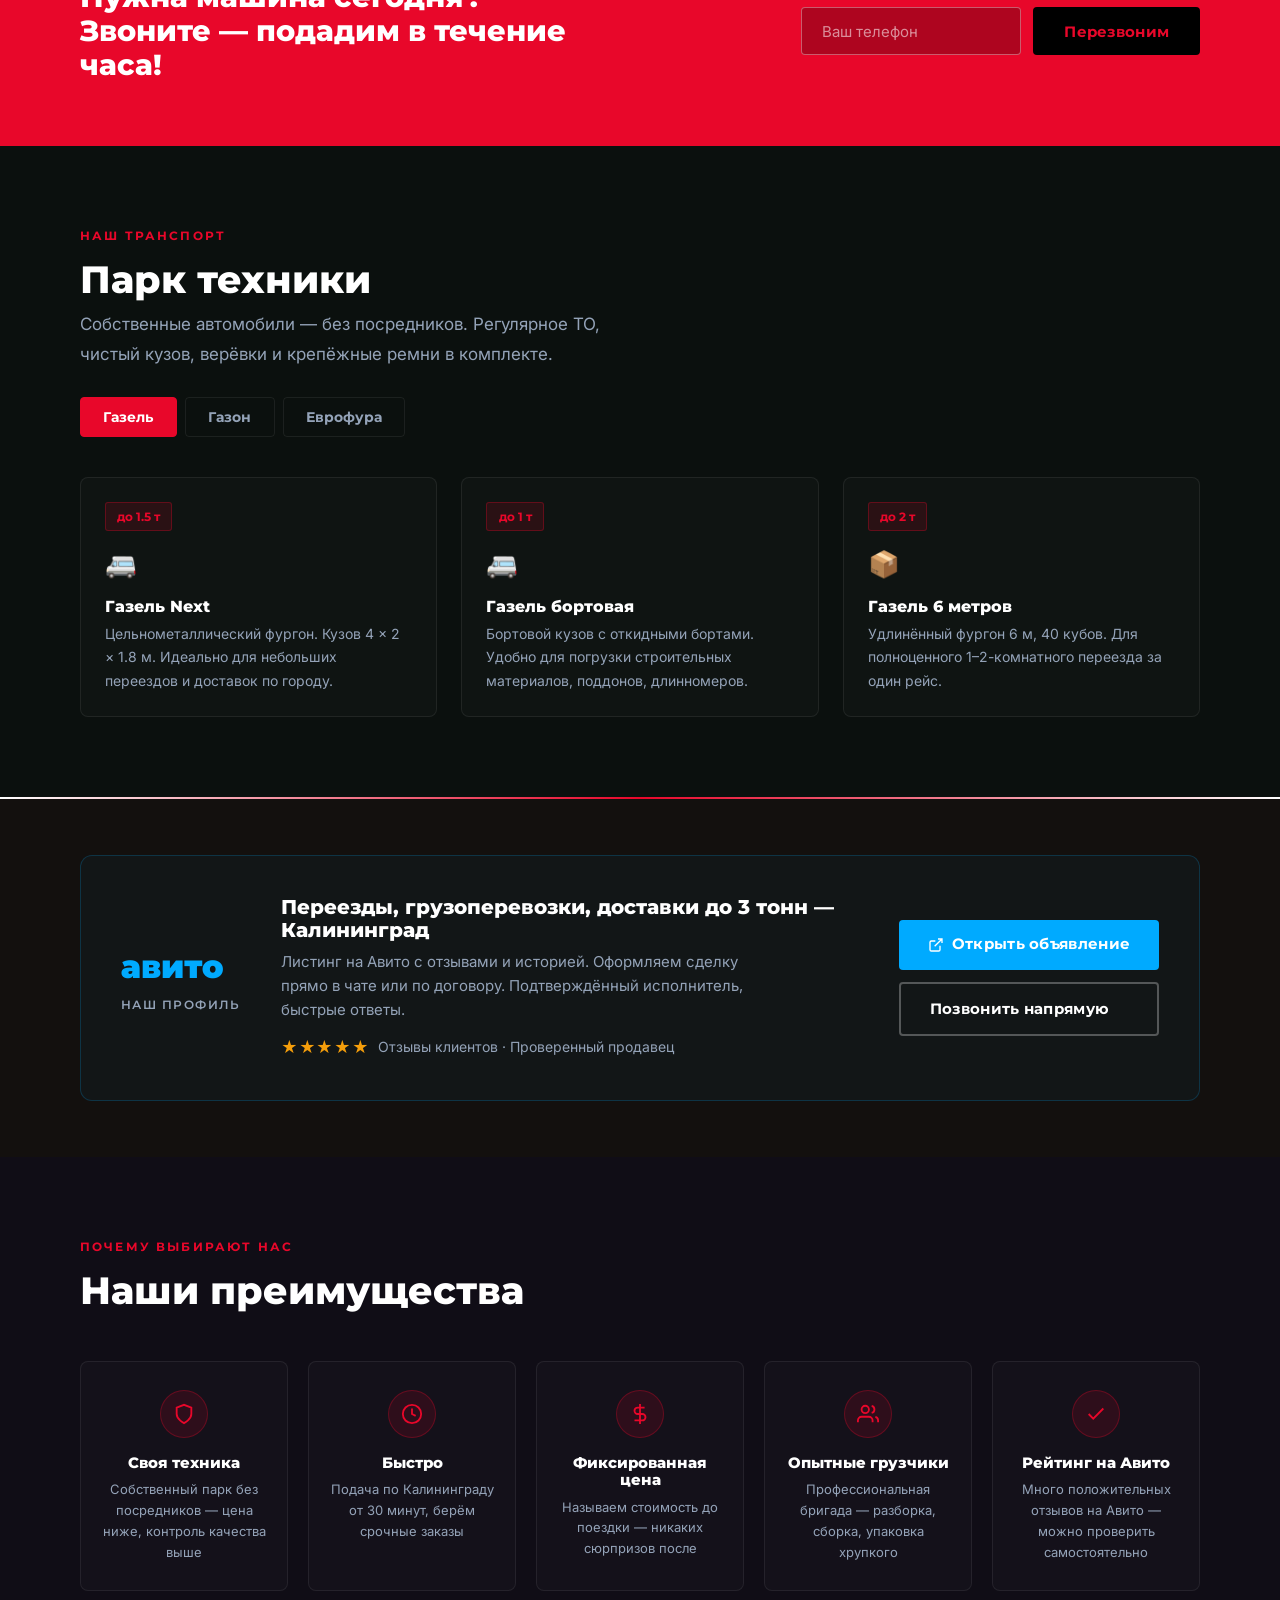
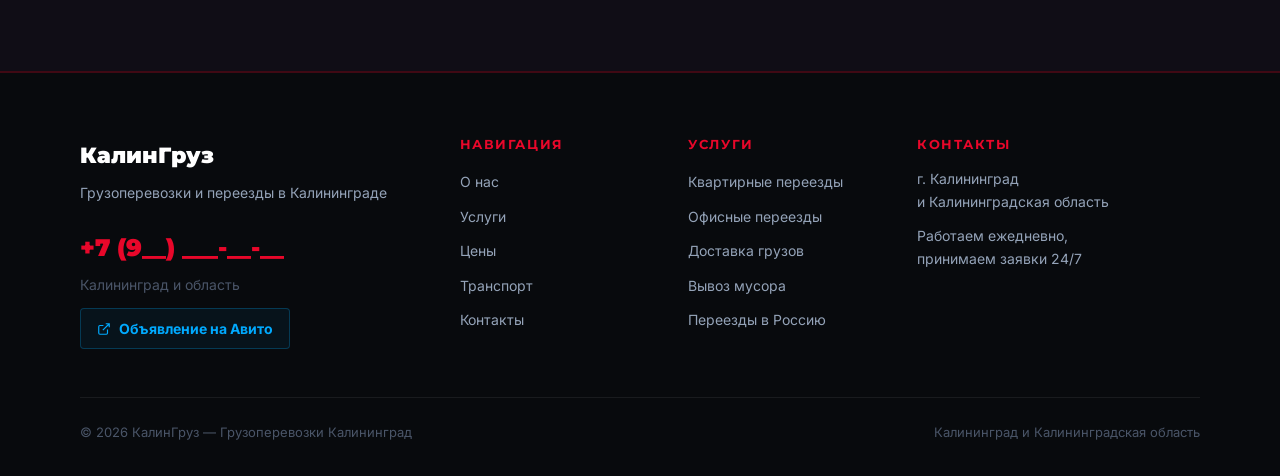
==== commit abebaa1a: "Deploy landing page" ====
--- a/index.html
+++ b/index.html
@@ -3,12 +3,11 @@
 <head>
 <meta charset="UTF-8">
 <meta name="viewport" content="width=device-width,initial-scale=1">
-<title>АТ-Транс — Грузоперевозки по России</title>
+<title>Грузоперевозки Калининград — переезды, газель, грузчики</title>
 <link rel="preconnect" href="https://fonts.googleapis.com">
 <link rel="preconnect" href="https://fonts.gstatic.com" crossorigin>
 <link href="https://fonts.googleapis.com/css2?family=Montserrat:wght@400;500;600;700;800;900&family=Inter:wght@400;500;600&display=swap" rel="stylesheet">
 <style>
-/* ── RESET & BASE ─────────────────────────────────────────────────── */
 *,*::before,*::after{box-sizing:border-box;margin:0;padding:0}
 html{scroll-behavior:smooth;font-size:16px}
 body{font-family:'Inter',sans-serif;color:#e2e8f0;line-height:1.65;-webkit-font-smoothing:antialiased}
@@ -17,43 +16,20 @@
 ul{list-style:none}
 button{cursor:pointer;font-family:inherit;border:none;background:none}
 
-/* ── SECTION COLORS ──────────────────────────────────────────────────
-   Каждая секция — свой едва различимый оттенок тёмного фона.
-   Акцент: #e8072a (красный AT-Транс).
-   Текст белый/светло-серый — контраст ≥ 7:1 на всех фонах.
-──────────────────────────────────────────────────────────────────── */
 :root{
-  --red:        #e8072a;
-  --red-dim:    rgba(232,7,42,.12);
-  --red-border: rgba(232,7,42,.3);
-  --white:      #ffffff;
-  --text:       #e2e8f0;
-  --muted:      #94a3b8;
-  --card-border:rgba(255,255,255,.07);
-
-  /* Section backgrounds */
-  --bg-header:  #12141a;
-  --bg-hero:    #0e1016;        /* cold dark navy */
-  --bg-stats:   #0b0e15;        /* deeper navy */
-  --bg-about:   #0e1412;        /* dark teal tint */
-  --bg-services:#13100e;        /* dark warm/brown tint */
-  --bg-cta:     #e8072a;        /* FULL RED — accent break */
-  --bg-fleet:   #0b100e;        /* dark forest tint */
-  --bg-benefits:#100d16;        /* dark purple tint */
-  --bg-footer:  #080a0d;        /* near black */
+  --red:#e8072a;--red-dim:rgba(232,7,42,.12);--red-border:rgba(232,7,42,.3);
+  --white:#ffffff;--text:#e2e8f0;--muted:#94a3b8;--card-border:rgba(255,255,255,.07);
+  --bg-header:#12141a;--bg-hero:#0e1016;--bg-stats:#0b0e15;--bg-about:#0e1412;
+  --bg-services:#13100e;--bg-cta:#e8072a;--bg-fleet:#0b100e;--bg-benefits:#100d16;
+  --bg-footer:#080a0d;
 }
 
-/* ── TYPOGRAPHY ──────────────────────────────────────────────────── */
 h1,h2,h3,h4,h5,h6{font-family:'Montserrat',sans-serif;font-weight:800;line-height:1.15;color:#fff}
 .h-sub{font-size:.75rem;font-weight:700;letter-spacing:.18em;text-transform:uppercase;color:var(--red);font-family:'Montserrat',sans-serif;margin-bottom:.75rem;display:block}
 .lead{font-size:1.0625rem;color:var(--muted);line-height:1.75}
-
-/* ── LAYOUT ─────────────────────────────────────────────────────── */
 .container{max-width:1200px;margin:0 auto;padding:0 clamp(1rem,4vw,2.5rem)}
 section{padding:5rem 0}
-.section-head{margin-bottom:3rem}
-
-/* ── BUTTONS ────────────────────────────────────────────────────── */
+
 .btn{display:inline-flex;align-items:center;gap:.5rem;padding:.8rem 1.8rem;border-radius:4px;font-family:'Montserrat',sans-serif;font-size:.9375rem;font-weight:700;letter-spacing:.02em;transition:all .2s}
 .btn-red{background:var(--red);color:#fff}
 .btn-red:hover{background:#c50523;box-shadow:0 6px 24px rgba(232,7,42,.35)}
@@ -61,73 +37,71 @@
 .btn-outline:hover{border-color:#fff;background:rgba(255,255,255,.06)}
 .btn-dark{background:#000;color:var(--red);border:2px solid #000}
 .btn-dark:hover{background:#111}
-
-/* ── DIVIDER STRIPE ─────────────────────────────────────────────── */
+.btn-avito{background:#00aaff;color:#fff}
+.btn-avito:hover{background:#0090dd;box-shadow:0 6px 24px rgba(0,170,255,.3)}
+
 .stripe{height:2px;background:linear-gradient(90deg,transparent,var(--red),transparent)}
 
-/* ════════════════════════════════════════════════════════════════════
-   HEADER
-════════════════════════════════════════════════════════════════════ */
+/* HEADER */
 .header{position:fixed;top:0;left:0;right:0;z-index:100;background:var(--bg-header);border-bottom:1px solid rgba(255,255,255,.08);transition:box-shadow .3s}
 .header.scrolled{box-shadow:0 4px 24px rgba(0,0,0,.6)}
 .header-inner{display:flex;align-items:center;justify-content:space-between;gap:1.5rem;height:72px}
 .logo{display:flex;align-items:center;gap:.75rem}
-.logo-mark{width:40px;height:40px;background:var(--red);border-radius:4px;display:flex;align-items:center;justify-content:center;font-family:'Montserrat',sans-serif;font-size:1.1rem;font-weight:900;color:#fff;flex-shrink:0}
-.logo-text{font-family:'Montserrat',sans-serif;font-weight:800;font-size:1rem;line-height:1.2;color:#fff}
-.logo-text small{display:block;font-size:.65rem;font-weight:500;color:var(--muted);letter-spacing:.03em;text-transform:uppercase}
+.logo-mark{width:40px;height:40px;background:var(--red);border-radius:4px;display:flex;align-items:center;justify-content:center;font-family:'Montserrat',sans-serif;font-size:.95rem;font-weight:900;color:#fff;flex-shrink:0}
+.logo-text{font-family:'Montserrat',sans-serif;font-weight:800;font-size:.9rem;line-height:1.2;color:#fff}
+.logo-text small{display:block;font-size:.625rem;font-weight:500;color:var(--muted);letter-spacing:.03em;text-transform:uppercase}
 nav{display:flex;align-items:center;gap:.25rem}
 nav a{padding:.45rem .85rem;border-radius:3px;font-family:'Montserrat',sans-serif;font-size:.8125rem;font-weight:600;color:var(--muted);letter-spacing:.04em;text-transform:uppercase;transition:color .2s,background .2s}
 nav a:hover{color:#fff;background:rgba(255,255,255,.06)}
-.header-phone{font-family:'Montserrat',sans-serif;font-size:1.1rem;font-weight:800;color:var(--red);white-space:nowrap}
+.header-phone{font-family:'Montserrat',sans-serif;font-size:1.05rem;font-weight:800;color:var(--red);white-space:nowrap}
 .header-phone:hover{color:#ff3352}
-.btn-callback{padding:.55rem 1.2rem;font-size:.8125rem}
-@media(max-width:900px){nav,.btn-callback{display:none}.header-phone{font-size:.95rem}}
-
-/* ════════════════════════════════════════════════════════════════════
-   HERO
-════════════════════════════════════════════════════════════════════ */
+.btn-callback{padding:.55rem 1.1rem;font-size:.8125rem}
+@media(max-width:900px){nav,.btn-callback{display:none}.header-phone{font-size:.9rem}}
+
+/* HERO */
 .hero{background:var(--bg-hero);padding:7rem 0 5rem;min-height:100vh;display:flex;align-items:center;position:relative;overflow:hidden}
-/* Geometric accent — big C shape */
 .hero-deco{position:absolute;right:-60px;top:50%;transform:translateY(-50%);width:520px;height:520px;border-radius:50%;border:80px solid rgba(232,7,42,.08);pointer-events:none}
 .hero-deco2{position:absolute;right:120px;top:50%;transform:translateY(-50%);width:320px;height:320px;border-radius:50%;border:2px solid rgba(232,7,42,.15);pointer-events:none}
 .hero-grid{display:grid;grid-template-columns:1fr 1fr;gap:3rem;align-items:center}
-.hero h1{font-size:clamp(2.2rem,4.5vw,4rem);margin-bottom:1.5rem;font-weight:900}
+.hero h1{font-size:clamp(2rem,4.2vw,3.6rem);margin-bottom:1.25rem;font-weight:900}
 .hero h1 span{color:var(--red)}
-.hero-list{display:flex;flex-direction:column;gap:.6rem;margin-bottom:2.5rem}
-.hero-list li{font-size:1.0625rem;color:var(--muted);display:flex;align-items:center;gap:.65rem}
+.hero-badges{display:flex;flex-wrap:wrap;gap:.5rem;margin-bottom:1.5rem}
+.badge{display:inline-flex;align-items:center;gap:.4rem;padding:.3rem .85rem;border-radius:20px;font-size:.8125rem;font-weight:600;border:1px solid var(--card-border);color:var(--muted);white-space:nowrap}
+.badge::before{content:'';width:6px;height:6px;border-radius:50%;background:var(--red);flex-shrink:0}
+.hero-list{display:flex;flex-direction:column;gap:.55rem;margin-bottom:2.25rem}
+.hero-list li{font-size:1rem;color:var(--muted);display:flex;align-items:center;gap:.65rem}
 .hero-list li::before{content:'';width:6px;height:6px;border-radius:50%;background:var(--red);flex-shrink:0}
-.hero-btns{display:flex;gap:1rem;flex-wrap:wrap}
-.hero-img-col{display:flex;justify-content:flex-end;align-items:center;position:relative}
-.hero-truck{width:100%;max-width:560px;object-fit:contain;filter:drop-shadow(0 24px 60px rgba(0,0,0,.7))}
+.hero-btns{display:flex;gap:.75rem;flex-wrap:wrap}
+.hero-img-col{display:flex;justify-content:flex-end;align-items:center}
+.hero-truck{width:100%;max-width:540px;filter:drop-shadow(0 24px 60px rgba(0,0,0,.7))}
+.avito-strip{display:flex;align-items:center;gap:.75rem;margin-top:1.5rem;padding:.85rem 1.25rem;border:1px solid rgba(0,170,255,.2);border-radius:6px;background:rgba(0,170,255,.05)}
+.avito-strip svg{flex-shrink:0;opacity:.8}
+.avito-strip span{font-size:.875rem;color:var(--muted)}
+.avito-strip a{color:#00aaff;font-weight:700;font-size:.875rem;white-space:nowrap}
+.avito-strip a:hover{color:#4dc8ff}
 @media(max-width:860px){.hero-grid{grid-template-columns:1fr}.hero-img-col{display:none}.hero{min-height:auto;padding:7.5rem 0 4rem}}
 
-/* ════════════════════════════════════════════════════════════════════
-   STATS
-════════════════════════════════════════════════════════════════════ */
+/* STATS */
 .stats{background:var(--bg-stats);border-top:2px solid var(--red);padding:3.5rem 0}
 .stats-grid{display:grid;grid-template-columns:repeat(4,1fr);gap:1.5rem}
 .stat-card{text-align:center;padding:1.5rem;border:1px solid var(--card-border);border-radius:6px;background:rgba(255,255,255,.02);transition:border-color .25s}
 .stat-card:hover{border-color:var(--red-border)}
-.stat-num{font-family:'Montserrat',sans-serif;font-size:clamp(2rem,3.5vw,3rem);font-weight:900;color:var(--red);line-height:1;margin-bottom:.4rem}
+.stat-num{font-family:'Montserrat',sans-serif;font-size:clamp(1.8rem,3.2vw,2.8rem);font-weight:900;color:var(--red);line-height:1;margin-bottom:.4rem}
 .stat-label{font-size:.875rem;color:var(--muted);font-weight:500}
 @media(max-width:700px){.stats-grid{grid-template-columns:repeat(2,1fr)}}
 
-/* ════════════════════════════════════════════════════════════════════
-   ABOUT
-════════════════════════════════════════════════════════════════════ */
+/* ABOUT */
 .about{background:var(--bg-about)}
 .about-grid{display:grid;grid-template-columns:1fr 1fr;gap:4rem;align-items:start}
 .about h2{font-size:clamp(1.75rem,3vw,2.5rem);margin-bottom:1.25rem}
-.about-text{color:var(--muted);font-size:1rem;line-height:1.8;margin-bottom:1.5rem}
+.about-text{color:var(--muted);font-size:1rem;line-height:1.8;margin-bottom:1.25rem}
 .about-list{display:flex;flex-direction:column;gap:.85rem}
 .about-item{display:flex;align-items:flex-start;gap:.9rem;padding:1rem 1.25rem;border:1px solid var(--card-border);border-radius:6px;background:rgba(255,255,255,.02)}
 .about-num{font-family:'Montserrat',sans-serif;font-size:1.5rem;font-weight:900;color:var(--red);line-height:1;flex-shrink:0;min-width:2rem}
 .about-item-text{font-size:.9375rem;color:var(--text);font-weight:500}
 @media(max-width:820px){.about-grid{grid-template-columns:1fr}}
 
-/* ════════════════════════════════════════════════════════════════════
-   SERVICES
-════════════════════════════════════════════════════════════════════ */
+/* SERVICES */
 .services{background:var(--bg-services)}
 .services h2{font-size:clamp(1.75rem,3vw,2.5rem);margin-bottom:.5rem}
 .tabs{display:flex;gap:.5rem;flex-wrap:wrap;margin:1.75rem 0 2.5rem}
@@ -143,38 +117,61 @@
 .spec-key{font-size:.875rem;color:var(--muted)}
 .spec-val{font-size:.875rem;font-weight:600;color:#fff;text-align:right}
 .service-img-wrap{border-radius:8px;overflow:hidden;background:rgba(255,255,255,.03);border:1px solid var(--card-border);aspect-ratio:16/9;display:flex;align-items:center;justify-content:center}
-.service-img-wrap svg{opacity:.18}
 @media(max-width:820px){.tab-panel.active{grid-template-columns:1fr}.service-img-wrap{display:none}}
 
-/* ════════════════════════════════════════════════════════════════════
-   CTA BAND
-════════════════════════════════════════════════════════════════════ */
+/* PRICES */
+.prices{background:var(--bg-about)}
+.prices h2{font-size:clamp(1.75rem,3vw,2.5rem);margin-bottom:3rem}
+.price-grid{display:grid;grid-template-columns:repeat(3,1fr);gap:1.5rem}
+.price-card{border:1px solid var(--card-border);border-radius:8px;padding:2rem 1.5rem;background:rgba(255,255,255,.02);transition:border-color .25s,transform .25s;text-align:center}
+.price-card.accent{border-color:var(--red-border);background:rgba(232,7,42,.04)}
+.price-card:hover{border-color:var(--red-border);transform:translateY(-3px)}
+.price-name{font-family:'Montserrat',sans-serif;font-size:1rem;font-weight:700;margin-bottom:.5rem}
+.price-vehicle{font-size:.8125rem;color:var(--muted);margin-bottom:1.25rem}
+.price-amount{font-family:'Montserrat',sans-serif;font-size:2rem;font-weight:900;color:var(--red);line-height:1;margin-bottom:.35rem}
+.price-unit{font-size:.8125rem;color:var(--muted)}
+.price-features{display:flex;flex-direction:column;gap:.45rem;margin-top:1.25rem;text-align:left}
+.price-features li{font-size:.8125rem;color:var(--muted);display:flex;align-items:center;gap:.5rem}
+.price-features li::before{content:'✓';color:var(--red);font-weight:700;flex-shrink:0}
+@media(max-width:820px){.price-grid{grid-template-columns:1fr 1fr}}
+@media(max-width:520px){.price-grid{grid-template-columns:1fr}}
+
+/* CTA */
 .cta{background:var(--bg-cta);padding:4rem 0}
 .cta-inner{display:flex;align-items:center;justify-content:space-between;gap:2rem;flex-wrap:wrap}
-.cta h2{font-size:clamp(1.4rem,2.5vw,2rem);color:#fff;max-width:600px;font-weight:800}
+.cta h2{font-size:clamp(1.3rem,2.3vw,1.9rem);color:#fff;max-width:560px;font-weight:800}
 .cta-form{display:flex;gap:.75rem;flex-wrap:wrap}
-.cta-form input{background:rgba(0,0,0,.25);border:1px solid rgba(255,255,255,.35);border-radius:4px;padding:.75rem 1.25rem;font-size:.9375rem;color:#fff;width:240px;font-family:inherit}
+.cta-form input{background:rgba(0,0,0,.25);border:1px solid rgba(255,255,255,.35);border-radius:4px;padding:.75rem 1.25rem;font-size:.9375rem;color:#fff;width:220px;font-family:inherit}
 .cta-form input::placeholder{color:rgba(255,255,255,.55)}
 .cta-form input:focus{outline:none;border-color:#fff}
 
-/* ════════════════════════════════════════════════════════════════════
-   FLEET
-════════════════════════════════════════════════════════════════════ */
+/* FLEET */
 .fleet{background:var(--bg-fleet)}
 .fleet h2{font-size:clamp(1.75rem,3vw,2.5rem);margin-bottom:.5rem}
-.fleet-tabs{display:flex;gap:.5rem;flex-wrap:wrap;margin:1.75rem 0 2.5rem}
 .fleet-grid{display:grid;grid-template-columns:repeat(3,1fr);gap:1.5rem}
 .fleet-card{border:1px solid var(--card-border);border-radius:8px;padding:1.5rem;background:rgba(255,255,255,.02);transition:border-color .25s,transform .25s}
 .fleet-card:hover{border-color:var(--red-border);transform:translateY(-3px)}
-.fleet-card h4{font-size:1rem;margin-bottom:.5rem}
+.fleet-icon{font-size:1.6rem;margin-bottom:.85rem}
+.fleet-card h4{font-size:1rem;margin-bottom:.35rem}
 .fleet-card p{font-size:.875rem;color:var(--muted)}
 .fleet-badge{display:inline-block;background:var(--red-dim);border:1px solid var(--red-border);border-radius:3px;padding:.2rem .7rem;font-size:.75rem;font-weight:700;color:var(--red);font-family:'Montserrat',sans-serif;margin-bottom:.75rem}
 @media(max-width:860px){.fleet-grid{grid-template-columns:1fr 1fr}}
 @media(max-width:560px){.fleet-grid{grid-template-columns:1fr}}
 
-/* ════════════════════════════════════════════════════════════════════
-   BENEFITS
-════════════════════════════════════════════════════════════════════ */
+/* AVITO */
+.avito-section{background:var(--bg-services);padding:3.5rem 0}
+.avito-card{border:1px solid rgba(0,170,255,.2);border-radius:12px;padding:2.5rem;background:rgba(0,170,255,.04);display:flex;align-items:center;gap:2.5rem;flex-wrap:wrap}
+.avito-logo{font-family:'Montserrat',sans-serif;font-size:2rem;font-weight:900;color:#00aaff;flex-shrink:0}
+.avito-logo span{display:block;font-size:.75rem;letter-spacing:.12em;text-transform:uppercase;color:var(--muted);font-weight:600;margin-top:.1rem}
+.avito-info{flex:1;min-width:280px}
+.avito-info h3{font-size:1.25rem;margin-bottom:.5rem;color:#fff}
+.avito-info p{font-size:.9375rem;color:var(--muted);line-height:1.6;max-width:480px}
+.avito-rating{display:flex;align-items:center;gap:.5rem;margin-top:.75rem}
+.stars{color:#f59e0b;font-size:1rem;letter-spacing:.05em}
+.rating-text{font-size:.875rem;color:var(--muted)}
+.avito-actions{display:flex;flex-direction:column;gap:.75rem;flex-shrink:0}
+
+/* BENEFITS */
 .benefits{background:var(--bg-benefits)}
 .benefits h2{font-size:clamp(1.75rem,3vw,2.5rem);margin-bottom:3rem}
 .benefits-grid{display:grid;grid-template-columns:repeat(5,1fr);gap:1.25rem}
@@ -187,161 +184,137 @@
 @media(max-width:900px){.benefits-grid{grid-template-columns:repeat(3,1fr)}}
 @media(max-width:560px){.benefits-grid{grid-template-columns:1fr 1fr}}
 
-/* ════════════════════════════════════════════════════════════════════
-   FOOTER
-════════════════════════════════════════════════════════════════════ */
+/* FOOTER */
 footer{background:var(--bg-footer);padding:4rem 0 2rem;border-top:2px solid rgba(232,7,42,.25)}
 .footer-grid{display:grid;grid-template-columns:1.8fr 1fr 1fr 1.5fr;gap:2.5rem;margin-bottom:3rem}
-.footer-brand{font-family:'Montserrat',sans-serif;font-size:1.5rem;font-weight:900;color:#fff;margin-bottom:.5rem}
+.footer-brand{font-family:'Montserrat',sans-serif;font-size:1.4rem;font-weight:900;color:#fff;margin-bottom:.4rem}
 .footer-tagline{font-size:.875rem;color:var(--muted);margin-bottom:1.5rem}
-.footer-phone{font-family:'Montserrat',sans-serif;font-size:1.6rem;font-weight:900;color:var(--red);margin-bottom:.35rem;display:block}
+.footer-phone{font-family:'Montserrat',sans-serif;font-size:1.5rem;font-weight:900;color:var(--red);margin-bottom:.35rem;display:block}
 .footer-phone:hover{color:#ff3352}
-.footer-email{font-size:.9375rem;color:var(--muted);display:block}
-.footer-email:hover{color:#fff}
 .footer-col h5{font-family:'Montserrat',sans-serif;font-size:.8125rem;font-weight:700;letter-spacing:.12em;text-transform:uppercase;color:var(--red);margin-bottom:1rem}
 .footer-col ul li{margin-bottom:.5rem}
 .footer-col ul a{font-size:.875rem;color:var(--muted);transition:color .2s}
 .footer-col ul a:hover{color:#fff}
 .footer-address{font-size:.875rem;color:var(--muted);line-height:1.6;margin-bottom:.75rem}
+.footer-avito{display:inline-flex;align-items:center;gap:.5rem;padding:.5rem 1rem;border:1px solid rgba(0,170,255,.25);border-radius:4px;background:rgba(0,170,255,.06);color:#00aaff;font-size:.875rem;font-weight:700;margin-top:.75rem;transition:all .2s}
+.footer-avito:hover{background:rgba(0,170,255,.12);border-color:rgba(0,170,255,.5)}
 .footer-bottom{border-top:1px solid rgba(255,255,255,.07);padding-top:1.5rem;display:flex;justify-content:space-between;align-items:center;gap:1rem;flex-wrap:wrap}
 .footer-bottom p{font-size:.8125rem;color:#4a5568}
 @media(max-width:900px){.footer-grid{grid-template-columns:1fr 1fr}}
 @media(max-width:560px){.footer-grid{grid-template-columns:1fr}}
 
-/* ── REVEAL ANIMATION ───────────────────────────────────────────── */
 .reveal{opacity:0;transform:translateY(24px);transition:opacity .55s ease,transform .55s ease}
 .reveal.visible{opacity:1;transform:none}
-.delay-1{transition-delay:.1s}
-.delay-2{transition-delay:.2s}
-.delay-3{transition-delay:.3s}
-.delay-4{transition-delay:.45s}
+.delay-1{transition-delay:.1s}.delay-2{transition-delay:.2s}.delay-3{transition-delay:.3s}.delay-4{transition-delay:.45s}
 </style>
 </head>
 <body>
 
-<!-- ════ HEADER ═════════════════════════════════════════════════════ -->
 <header class="header" id="top">
   <div class="container">
     <div class="header-inner">
       <a href="#top" class="logo">
-        <div class="logo-mark">АТ</div>
-        <div class="logo-text">АТ-ТРАНС<small>Грузоперевозки по России</small></div>
+        <div class="logo-mark">39</div>
+        <div class="logo-text">КалинГруз<small>Грузоперевозки · Калининград</small></div>
       </a>
       <nav>
-        <a href="#about">О компании</a>
+        <a href="#about">О нас</a>
         <a href="#services">Услуги</a>
-        <a href="#fleet">Автопарк</a>
-        <a href="#benefits">Почему мы</a>
+        <a href="#prices">Цены</a>
+        <a href="#fleet">Транспорт</a>
         <a href="#contacts">Контакты</a>
       </nav>
       <div style="display:flex;align-items:center;gap:1rem">
-        <a href="tel:88007076157" class="header-phone">8 800 707 61 57</a>
-        <a href="#contacts" class="btn btn-red btn-callback">Обратный звонок</a>
+        <a href="tel:+79XXXXXXXXX" class="header-phone">+7 (9__) ___-__-__</a>
+        <a href="#contacts" class="btn btn-red btn-callback">Заказать</a>
       </div>
     </div>
   </div>
 </header>
 
-<!-- ════ HERO ════════════════════════════════════════════════════════ -->
 <section class="hero">
   <div class="hero-deco"></div>
   <div class="hero-deco2"></div>
   <div class="container">
     <div class="hero-grid">
       <div>
-        <span class="h-sub reveal">Надёжные грузоперевозки</span>
-        <h1 class="reveal delay-1">Грузоперевозки<br>по&nbsp;всей <span>России</span><br>от&nbsp;1&nbsp;тонны</h1>
+        <span class="h-sub reveal">Калининград и область</span>
+        <h1 class="reveal delay-1">Грузоперевозки<br>в <span>Калининграде</span><br>быстро и надёжно</h1>
+        <div class="hero-badges reveal delay-2">
+          <span class="badge">Газель до 1.5 т</span>
+          <span class="badge">Грузовик до 5 т</span>
+          <span class="badge">Фура до 20 т</span>
+          <span class="badge">Грузчики</span>
+        </div>
         <ul class="hero-list reveal delay-2">
-          <li>Тентовые перевозки</li>
-          <li>Рефрижераторные перевозки</li>
-          <li>Перевозка с кониками</li>
+          <li>Квартирные и офисные переезды</li>
+          <li>Доставка стройматериалов и мебели</li>
+          <li>Вывоз строительного мусора</li>
+          <li>Переезды из Калининграда в Россию</li>
         </ul>
         <div class="hero-btns reveal delay-3">
-          <a href="tel:88007076157" class="btn btn-red">
+          <a href="tel:+79XXXXXXXXX" class="btn btn-red">
             <svg width="16" height="16" fill="none" stroke="currentColor" stroke-width="2" viewBox="0 0 24 24"><path d="M22 16.92v3a2 2 0 01-2.18 2 19.8 19.8 0 01-8.63-3.07 19.5 19.5 0 01-6-6 19.8 19.8 0 01-3.07-8.67A2 2 0 014.11 2h3a2 2 0 012 1.72c.127.96.361 1.903.7 2.81a2 2 0 01-.45 2.11L8.09 9.91a16 16 0 006 6z"/></svg>
             Позвонить
           </a>
-          <a href="#contacts" class="btn btn-outline">Оставить заявку</a>
+          <a href="https://www.avito.ru/kaliningrad/predlozheniya_uslug/pereezdy_gruzoperevozki_dostavki_do_3_tonn_7275388730" target="_blank" rel="noopener" class="btn btn-avito">
+            <svg width="16" height="16" fill="none" stroke="currentColor" stroke-width="2" viewBox="0 0 24 24"><path d="M18 13v6a2 2 0 01-2 2H5a2 2 0 01-2-2V8a2 2 0 012-2h6M15 3h6v6M10 14L21 3"/></svg>
+            Объявление на Авито
+          </a>
+        </div>
+        <div class="avito-strip reveal delay-4">
+          <svg width="20" height="20" fill="none" viewBox="0 0 24 24" stroke="#00aaff" stroke-width="2"><circle cx="12" cy="12" r="10"/><polyline points="12 6 12 12 16 14"/></svg>
+          <span>Отвечаем быстро · </span>
+          <a href="https://www.avito.ru/kaliningrad/predlozheniya_uslug/pereezdy_gruzoperevozki_dostavki_do_3_tonn_7275388730" target="_blank" rel="noopener">Авито — Переезды и грузоперевозки до 3 т</a>
         </div>
       </div>
       <div class="hero-img-col reveal delay-2">
-        <!-- Truck SVG illustration -->
-        <svg class="hero-truck" viewBox="0 0 520 220" fill="none" xmlns="http://www.w3.org/2000/svg">
+        <svg class="hero-truck" viewBox="0 0 480 200" fill="none" xmlns="http://www.w3.org/2000/svg">
           <defs>
-            <linearGradient id="truckBody" x1="0" y1="0" x2="0" y2="1">
-              <stop offset="0%" stop-color="#2a2d36"/><stop offset="100%" stop-color="#1a1d24"/>
-            </linearGradient>
-            <linearGradient id="cabin" x1="0" y1="0" x2="0" y2="1">
-              <stop offset="0%" stop-color="#2e3240"/><stop offset="100%" stop-color="#1c2030"/>
-            </linearGradient>
+            <linearGradient id="g1" x1="0" y1="0" x2="0" y2="1"><stop offset="0%" stop-color="#2a2d36"/><stop offset="100%" stop-color="#1a1d24"/></linearGradient>
+            <linearGradient id="g2" x1="0" y1="0" x2="0" y2="1"><stop offset="0%" stop-color="#2e3240"/><stop offset="100%" stop-color="#1c2030"/></linearGradient>
           </defs>
-          <ellipse cx="260" cy="200" rx="220" ry="12" fill="rgba(0,0,0,.5)"/>
-          <!-- Trailer -->
-          <rect x="108" y="48" width="370" height="138" rx="4" fill="url(#truckBody)" stroke="#353840" stroke-width="1.5"/>
-          <rect x="110" y="50" width="366" height="6" rx="2" fill="rgba(255,255,255,.04)"/>
-          <!-- Red stripe -->
-          <rect x="108" y="78" width="370" height="8" fill="rgba(232,7,42,.4)"/>
-          <!-- Door lines -->
-          <line x1="300" y1="50" x2="300" y2="185" stroke="#353840" stroke-width="1.5"/>
-          <line x1="420" y1="50" x2="420" y2="185" stroke="#353840" stroke-width="1.5"/>
-          <line x1="474" y1="50" x2="474" y2="185" stroke="#353840" stroke-width="2"/>
-          <!-- Handles -->
-          <rect x="285" y="118" width="12" height="4" rx="2" fill="#444"/>
-          <rect x="405" y="118" width="12" height="4" rx="2" fill="#444"/>
-          <!-- Tail light -->
-          <rect x="476" y="98" width="12" height="36" rx="2" fill="rgba(220,40,40,.15)" stroke="rgba(220,60,60,.4)" stroke-width="1"/>
-          <rect x="478" y="100" width="8" height="14" rx="1" fill="rgba(220,40,40,.3)"/>
-          <!-- Rear bumper -->
-          <rect x="476" y="174" width="32" height="12" rx="2" fill="#1e2028" stroke="#353840"/>
-
-          <!-- Cab -->
-          <path d="M38 183 L38 115 L44 104 L66 68 L108 50 L108 183 Z" fill="url(#cabin)" stroke="#353840" stroke-width="1.5"/>
-          <!-- Cab front -->
-          <path d="M18 183 L18 148 L38 115 L38 183 Z" fill="#181b25" stroke="#353840" stroke-width="1.5"/>
-          <!-- Windshield -->
-          <path d="M44 112 L66 72 L106 54 L106 112 Z" fill="rgba(100,160,240,.07)" stroke="rgba(200,220,255,.2)" stroke-width="1"/>
-          <path d="M50 108 L68 78 L88 68 L88 74 L70 84 L56 110 Z" fill="rgba(255,255,255,.03)"/>
-          <!-- Side window -->
-          <rect x="112" y="58" width="42" height="34" rx="2" fill="rgba(100,160,240,.06)" stroke="rgba(200,220,255,.12)" stroke-width="1"/>
-          <!-- Waist line -->
-          <line x1="38" y1="128" x2="478" y2="128" stroke="rgba(232,7,42,.22)" stroke-width="1"/>
-          <!-- Mirror -->
-          <path d="M42 96 L54 93 L54 104 L42 107 Z" fill="#1e2028" stroke="#353840"/>
-          <!-- Headlight -->
-          <rect x="18" y="138" width="22" height="16" rx="3" fill="rgba(255,245,150,.07)" stroke="rgba(232,7,42,.5)" stroke-width="1.2"/>
-          <rect x="21" y="141" width="10" height="8" rx="1.5" fill="rgba(255,245,150,.22)"/>
-          <rect x="18" y="133" width="22" height="5" rx="2" fill="rgba(255,245,150,.14)" stroke="rgba(232,7,42,.35)" stroke-width="1"/>
-          <!-- DRL glow -->
-          <ellipse cx="10" cy="146" rx="22" ry="10" fill="rgba(255,240,100,.06)"/>
-          <!-- Grille -->
-          <rect x="18" y="156" width="22" height="22" rx="2" fill="#141720" stroke="#353840"/>
-          <line x1="21" y1="161" x2="38" y2="161" stroke="#353840" stroke-dasharray="3 3"/>
-          <line x1="21" y1="166" x2="38" y2="166" stroke="#353840" stroke-dasharray="3 3"/>
-          <line x1="21" y1="171" x2="38" y2="171" stroke="#353840" stroke-dasharray="3 3"/>
-          <!-- Bumper -->
-          <rect x="14" y="177" width="30" height="8" rx="2" fill="#181b25" stroke="#353840"/>
-          <!-- Front arch -->
-          <path d="M26 183 Q26 160 56 160 Q86 160 86 183" fill="#10121a" stroke="#353840" stroke-width="1.5"/>
-          <!-- Rear arch -->
-          <path d="M346 183 Q346 158 378 158 Q410 158 410 183" fill="#10121a" stroke="#353840" stroke-width="1.5"/>
-          <!-- Front wheel -->
-          <circle cx="56" cy="188" r="28" fill="#10121a" stroke="#353840" stroke-width="2"/>
-          <circle cx="56" cy="188" r="20" fill="#181b22" stroke="#252830" stroke-width="1.5"/>
-          <circle cx="56" cy="188" r="7" fill="#1e2028" stroke="rgba(232,7,42,.4)" stroke-width="1.5"/>
-          <line x1="56" y1="168" x2="56" y2="178" stroke="#353840" stroke-width="1.5"/>
-          <line x1="56" y1="198" x2="56" y2="208" stroke="#353840" stroke-width="1.5"/>
-          <line x1="36" y1="188" x2="46" y2="188" stroke="#353840" stroke-width="1.5"/>
-          <line x1="66" y1="188" x2="76" y2="188" stroke="#353840" stroke-width="1.5"/>
-          <circle cx="56" cy="188" r="2.5" fill="rgba(232,7,42,.7)"/>
-          <!-- Rear wheel -->
-          <circle cx="378" cy="188" r="28" fill="#10121a" stroke="#353840" stroke-width="2"/>
-          <circle cx="378" cy="188" r="20" fill="#181b22" stroke="#252830" stroke-width="1.5"/>
-          <circle cx="378" cy="188" r="7" fill="#1e2028" stroke="rgba(232,7,42,.4)" stroke-width="1.5"/>
-          <line x1="378" y1="168" x2="378" y2="178" stroke="#353840" stroke-width="1.5"/>
-          <line x1="378" y1="198" x2="378" y2="208" stroke="#353840" stroke-width="1.5"/>
-          <line x1="358" y1="188" x2="368" y2="188" stroke="#353840" stroke-width="1.5"/>
-          <line x1="388" y1="188" x2="398" y2="188" stroke="#353840" stroke-width="1.5"/>
-          <circle cx="378" cy="188" r="2.5" fill="rgba(232,7,42,.7)"/>
+          <ellipse cx="240" cy="188" rx="200" ry="10" fill="rgba(0,0,0,.45)"/>
+          <rect x="130" y="44" width="290" height="128" rx="4" fill="url(#g1)" stroke="#353840" stroke-width="1.5"/>
+          <rect x="132" y="46" width="286" height="5" rx="2" fill="rgba(255,255,255,.04)"/>
+          <rect x="130" y="70" width="290" height="7" fill="rgba(232,7,42,.38)"/>
+          <text x="270" y="118" text-anchor="middle" font-family="Montserrat" font-size="14" font-weight="700" fill="rgba(232,7,42,.6)" letter-spacing="2">КалинГруз</text>
+          <text x="270" y="135" text-anchor="middle" font-family="Montserrat" font-size="10" font-weight="400" fill="rgba(148,163,184,.4)" letter-spacing="1">КАЛИНИНГРАД</text>
+          <path d="M34 172 L34 108 L44 96 L62 62 L130 46 L130 172 Z" fill="url(#g2)" stroke="#353840" stroke-width="1.5"/>
+          <path d="M14 172 L14 140 L34 108 L34 172 Z" fill="#181b25" stroke="#353840" stroke-width="1.5"/>
+          <path d="M46 104 L64 66 L128 50 L128 104 Z" fill="rgba(100,160,240,.07)" stroke="rgba(200,220,255,.18)" stroke-width="1"/>
+          <rect x="134" y="52" width="38" height="30" rx="2" fill="rgba(100,160,240,.06)" stroke="rgba(200,220,255,.1)" stroke-width="1"/>
+          <line x1="34" y1="122" x2="418" y2="122" stroke="rgba(232,7,42,.2)" stroke-width="1"/>
+          <path d="M38 92 L50 89 L50 100 L38 103 Z" fill="#1e2028" stroke="#353840"/>
+          <rect x="14" y="130" width="22" height="14" rx="2.5" fill="rgba(255,245,150,.07)" stroke="rgba(232,7,42,.45)" stroke-width="1.2"/>
+          <rect x="17" y="133" width="9" height="7" rx="1.5" fill="rgba(255,245,150,.22)"/>
+          <rect x="14" y="126" width="22" height="5" rx="2" fill="rgba(255,245,150,.12)" stroke="rgba(232,7,42,.3)" stroke-width="1"/>
+          <line x1="384" y1="46" x2="384" y2="172" stroke="#353840" stroke-width="1.5"/>
+          <rect x="416" y="88" width="10" height="30" rx="2" fill="rgba(220,40,40,.12)" stroke="rgba(220,60,60,.35)" stroke-width="1"/>
+          <rect x="10" y="168" width="28" height="6" rx="2" fill="#181b25" stroke="#353840"/>
+          <rect x="416" y="168" width="28" height="6" rx="2" fill="#181b25" stroke="#353840"/>
+          <rect x="14" y="147" width="22" height="18" rx="2" fill="#141720" stroke="#353840"/>
+          <line x1="17" y1="152" x2="34" y2="152" stroke="#353840" stroke-dasharray="3 3"/>
+          <line x1="17" y1="157" x2="34" y2="157" stroke="#353840" stroke-dasharray="3 3"/>
+          <line x1="17" y1="162" x2="34" y2="162" stroke="#353840" stroke-dasharray="3 3"/>
+          <path d="M24 172 Q24 150 52 150 Q80 150 80 172" fill="#10121a" stroke="#353840" stroke-width="1.5"/>
+          <path d="M342 172 Q342 150 370 150 Q398 150 398 172" fill="#10121a" stroke="#353840" stroke-width="1.5"/>
+          <circle cx="52" cy="178" r="24" fill="#10121a" stroke="#353840" stroke-width="2"/>
+          <circle cx="52" cy="178" r="17" fill="#181b22" stroke="#252830" stroke-width="1.5"/>
+          <circle cx="52" cy="178" r="6" fill="#1e2028" stroke="rgba(232,7,42,.4)" stroke-width="1.5"/>
+          <line x1="52" y1="161" x2="52" y2="169" stroke="#353840" stroke-width="1.5"/>
+          <line x1="52" y1="187" x2="52" y2="195" stroke="#353840" stroke-width="1.5"/>
+          <line x1="35" y1="178" x2="43" y2="178" stroke="#353840" stroke-width="1.5"/>
+          <line x1="61" y1="178" x2="69" y2="178" stroke="#353840" stroke-width="1.5"/>
+          <circle cx="52" cy="178" r="2" fill="rgba(232,7,42,.7)"/>
+          <circle cx="370" cy="178" r="24" fill="#10121a" stroke="#353840" stroke-width="2"/>
+          <circle cx="370" cy="178" r="17" fill="#181b22" stroke="#252830" stroke-width="1.5"/>
+          <circle cx="370" cy="178" r="6" fill="#1e2028" stroke="rgba(232,7,42,.4)" stroke-width="1.5"/>
+          <line x1="370" y1="161" x2="370" y2="169" stroke="#353840" stroke-width="1.5"/>
+          <line x1="370" y1="187" x2="370" y2="195" stroke="#353840" stroke-width="1.5"/>
+          <line x1="353" y1="178" x2="361" y2="178" stroke="#353840" stroke-width="1.5"/>
+          <line x1="379" y1="178" x2="387" y2="178" stroke="#353840" stroke-width="1.5"/>
+          <circle cx="370" cy="178" r="2" fill="rgba(232,7,42,.7)"/>
         </svg>
       </div>
     </div>
@@ -350,338 +323,349 @@
 
 <div class="stripe"></div>
 
-<!-- ════ STATS ════════════════════════════════════════════════════════ -->
 <section class="stats" id="stats">
   <div class="container">
     <div class="stats-grid">
-      <div class="stat-card reveal">
-        <div class="stat-num">10+</div>
-        <div class="stat-label">лет на рынке грузоперевозок</div>
-      </div>
-      <div class="stat-card reveal delay-1">
-        <div class="stat-num">3 000</div>
-        <div class="stat-label">довольных клиентов</div>
-      </div>
-      <div class="stat-card reveal delay-2">
-        <div class="stat-num">100+</div>
-        <div class="stat-label">единиц техники в автопарке</div>
-      </div>
-      <div class="stat-card reveal delay-3">
-        <div class="stat-num">24/7</div>
-        <div class="stat-label">поддержка на протяжении рейса</div>
-      </div>
-    </div>
-  </div>
-</section>
-
-<!-- ════ ABOUT ════════════════════════════════════════════════════════ -->
+      <div class="stat-card reveal"><div class="stat-num">5+</div><div class="stat-label">лет работаем в Калининграде</div></div>
+      <div class="stat-card reveal delay-1"><div class="stat-num">1 500+</div><div class="stat-label">выполненных переездов</div></div>
+      <div class="stat-card reveal delay-2"><div class="stat-num">3</div><div class="stat-label">единицы техники в парке</div></div>
+      <div class="stat-card reveal delay-3"><div class="stat-num">24/7</div><div class="stat-label">принимаем заявки</div></div>
+    </div>
+  </div>
+</section>
+
 <section class="about" id="about">
   <div class="container">
     <div class="about-grid">
       <div>
-        <span class="h-sub reveal">О компании</span>
-        <h2 class="reveal delay-1">Транспортная компания<br><span style="color:var(--red)">АТ-Транс</span></h2>
-        <p class="about-text reveal delay-2">
-          Транспортная Компания «АТ-Транс» уже десять лет занимается быстрыми и надежными
-          перевозками по всей России, в том числе в отдалённые населённые пункты. Нашими
-          клиентами стали тысячи людей и организаций, доверивших нам свои грузы.
-        </p>
-        <p class="about-text reveal delay-2">
-          Мы специализируемся на перевозках грузов от 1 тонны, обеспечивая полную
-          сохранность и своевременную доставку в любую точку страны.
-        </p>
-        <a href="tel:88007076157" class="btn btn-red reveal delay-3" style="margin-top:.5rem">
-          <svg width="16" height="16" fill="none" stroke="currentColor" stroke-width="2" viewBox="0 0 24 24"><path d="M22 16.92v3a2 2 0 01-2.18 2 19.8 19.8 0 01-8.63-3.07 19.5 19.5 0 01-6-6 19.8 19.8 0 01-3.07-8.67A2 2 0 014.11 2h3a2 2 0 012 1.72c.127.96.361 1.903.7 2.81a2 2 0 01-.45 2.11L8.09 9.91a16 16 0 006 6z"/></svg>
-          8 800 707 61 57
+        <span class="h-sub reveal">О нас</span>
+        <h2 class="reveal delay-1">Грузоперевозки<br><span style="color:var(--red)">по Калининграду</span><br>и области</h2>
+        <p class="about-text reveal delay-2">Работаем в Калининграде и Калининградской области. Выполняем квартирные и офисные переезды, доставку строительных материалов и мебели, вывоз мусора. Бережно относимся к каждому грузу.</p>
+        <p class="about-text reveal delay-2">Собственный транспорт — Газель, Газон Next и еврофура. Грузчики в штате. Берёмся за нестандартные задачи: пианино, сейфы, крупногабарит.</p>
+        <div style="display:flex;gap:.75rem;flex-wrap:wrap" class="reveal delay-3">
+          <a href="tel:+79XXXXXXXXX" class="btn btn-red">
+            <svg width="16" height="16" fill="none" stroke="currentColor" stroke-width="2" viewBox="0 0 24 24"><path d="M22 16.92v3a2 2 0 01-2.18 2 19.8 19.8 0 01-8.63-3.07 19.5 19.5 0 01-6-6 19.8 19.8 0 01-3.07-8.67A2 2 0 014.11 2h3a2 2 0 012 1.72c.127.96.361 1.903.7 2.81a2 2 0 01-.45 2.11L8.09 9.91a16 16 0 006 6z"/></svg>
+            Позвонить сейчас
+          </a>
+          <a href="https://www.avito.ru/kaliningrad/predlozheniya_uslug/pereezdy_gruzoperevozki_dostavki_do_3_tonn_7275388730" target="_blank" rel="noopener" class="btn btn-outline">Открыть на Авито</a>
+        </div>
+      </div>
+      <div class="about-list reveal delay-2">
+        <div class="about-item"><span class="about-num">01</span><span class="about-item-text">Газель Next — до 1.5 тонны, кузов 4 м, идеально для квартирных переездов</span></div>
+        <div class="about-item"><span class="about-num">02</span><span class="about-item-text">Газон Next — до 5 тонн, кузов 6 м, для стройматериалов и крупных грузов</span></div>
+        <div class="about-item"><span class="about-num">03</span><span class="about-item-text">Еврофура — до 20 тонн, 13.6 м, для переездов из Калининграда в Россию</span></div>
+        <div class="about-item"><span class="about-num">04</span><span class="about-item-text">Грузчики в бригаде — разборка/сборка мебели, упаковка, подъём на этаж</span></div>
+        <div class="about-item"><span class="about-num">05</span><span class="about-item-text">Работаем по договору, выдаём документы юридическим лицам</span></div>
+      </div>
+    </div>
+  </div>
+</section>
+
+<div class="stripe"></div>
+
+<section class="services" id="services">
+  <div class="container">
+    <span class="h-sub reveal">Что возим</span>
+    <h2 class="reveal delay-1">Наши услуги</h2>
+    <div class="tabs">
+      <button class="tab active" onclick="showTab('pereezd')">Переезды</button>
+      <button class="tab" onclick="showTab('delivery')">Доставка грузов</button>
+      <button class="tab" onclick="showTab('musor')">Вывоз мусора</button>
+    </div>
+    <div class="tab-panel active" id="tab-pereezd">
+      <div>
+        <p class="service-desc">Квартирный и офисный переезд под ключ — от звонка до расстановки мебели на новом месте. Упакуем, погрузим, перевезём и занесём. Бережно с хрупким. Разбираем и собираем мебель.</p>
+        <div class="service-specs">
+          <div class="spec-title">Стоимость переезда</div>
+          <div class="spec-row"><span class="spec-key">Газель (1–2 комнаты)</span><span class="spec-val">от 2 500 ₽</span></div>
+          <div class="spec-row"><span class="spec-key">Газон (3–4 комнаты)</span><span class="spec-val">от 4 000 ₽</span></div>
+          <div class="spec-row"><span class="spec-key">Грузчики (1 чел/час)</span><span class="spec-val">от 500 ₽/ч</span></div>
+          <div class="spec-row"><span class="spec-key">Разборка/сборка мебели</span><span class="spec-val">договорная</span></div>
+          <div class="spec-row"><span class="spec-key">Пианино, сейфы</span><span class="spec-val">договорная</span></div>
+        </div>
+      </div>
+      <div class="service-img-wrap">
+        <svg viewBox="0 0 400 220" width="340" fill="none">
+          <rect x="60" y="50" width="280" height="120" rx="6" stroke="#444" stroke-width="2" fill="rgba(255,255,255,.02)"/>
+          <rect x="80" y="70" width="60" height="80" rx="3" stroke="#555" fill="rgba(232,7,42,.07)"/>
+          <rect x="160" y="85" width="50" height="65" rx="3" stroke="#555" fill="rgba(232,7,42,.07)"/>
+          <rect x="225" y="90" width="80" height="60" rx="3" stroke="#555" fill="rgba(232,7,42,.07)"/>
+          <text x="200" y="196" text-anchor="middle" font-family="Montserrat" font-size="11" fill="rgba(148,163,184,.4)" letter-spacing="2">ПЕРЕЕЗД</text>
+        </svg>
+      </div>
+    </div>
+    <div class="tab-panel" id="tab-delivery">
+      <div>
+        <p class="service-desc">Доставка любых грузов по Калининграду, области и в Россию. Строительные материалы (кирпич, блоки, доски), мебель из магазинов, оборудование, промышленные товары. Подача от 1 часа.</p>
+        <div class="service-specs">
+          <div class="spec-title">Тарифы на доставку</div>
+          <div class="spec-row"><span class="spec-key">Газель по городу</span><span class="spec-val">от 800 ₽</span></div>
+          <div class="spec-row"><span class="spec-key">Газон по городу</span><span class="spec-val">от 1 500 ₽</span></div>
+          <div class="spec-row"><span class="spec-key">Межгород (область)</span><span class="spec-val">от 15 ₽/км</span></div>
+          <div class="spec-row"><span class="spec-key">В Россию (от Калининграда)</span><span class="spec-val">договорная</span></div>
+        </div>
+      </div>
+      <div class="service-img-wrap">
+        <svg viewBox="0 0 400 220" width="340" fill="none">
+          <path d="M60 150 L200 70 L340 150" stroke="#444" stroke-width="2" fill="none"/>
+          <rect x="160" y="80" width="80" height="50" rx="3" stroke="#555" fill="rgba(232,7,42,.07)"/>
+          <text x="200" y="196" text-anchor="middle" font-family="Montserrat" font-size="11" fill="rgba(148,163,184,.4)" letter-spacing="2">ДОСТАВКА</text>
+        </svg>
+      </div>
+    </div>
+    <div class="tab-panel" id="tab-musor">
+      <div>
+        <p class="service-desc">Вывоз строительного мусора, старой мебели, бытовой техники. После ремонта или расхламления. Загрузим сами или только вывезем. Работаем с частными лицами и строительными бригадами.</p>
+        <div class="service-specs">
+          <div class="spec-title">Стоимость вывоза</div>
+          <div class="spec-row"><span class="spec-key">Газель (до 1.5 т)</span><span class="spec-val">от 2 000 ₽</span></div>
+          <div class="spec-row"><span class="spec-key">Газон (до 5 т)</span><span class="spec-val">от 3 500 ₽</span></div>
+          <div class="spec-row"><span class="spec-key">Погрузка грузчиками</span><span class="spec-val">от 500 ₽/ч</span></div>
+        </div>
+      </div>
+      <div class="service-img-wrap">
+        <svg viewBox="0 0 400 220" width="340" fill="none">
+          <path d="M100 160 L140 80 L260 80 L300 160 Z" stroke="#444" stroke-width="2" fill="rgba(255,255,255,.02)"/>
+          <text x="200" y="196" text-anchor="middle" font-family="Montserrat" font-size="11" fill="rgba(148,163,184,.4)" letter-spacing="2">ВЫВОЗ МУСОРА</text>
+        </svg>
+      </div>
+    </div>
+  </div>
+</section>
+
+<section class="prices" id="prices">
+  <div class="container">
+    <span class="h-sub reveal">Прозрачные тарифы</span>
+    <h2 class="reveal delay-1">Цены на перевозку</h2>
+    <div class="price-grid">
+      <div class="price-card reveal">
+        <div class="price-name">Газель</div>
+        <div class="price-vehicle">Газель Next · до 1.5 т · кузов 4 м</div>
+        <div class="price-amount">от 800 ₽</div>
+        <div class="price-unit">подача по городу</div>
+        <ul class="price-features">
+          <li>Грузоподъёмность до 1 500 кг</li>
+          <li>Кузов 4 × 2 × 1.8 м</li>
+          <li>Подача от 30 минут</li>
+          <li>Идеально для 1–2 комнат</li>
+        </ul>
+      </div>
+      <div class="price-card accent reveal delay-1">
+        <div class="price-name">Газон</div>
+        <div class="price-vehicle">Газон Next · до 5 т · кузов 6 м</div>
+        <div class="price-amount">от 1 500 ₽</div>
+        <div class="price-unit">подача по городу</div>
+        <ul class="price-features">
+          <li>Грузоподъёмность до 5 000 кг</li>
+          <li>Кузов 6 × 2.4 × 2.2 м</li>
+          <li>Для переезда 3–4 комнаты</li>
+          <li>Стройматериалы и мебель</li>
+        </ul>
+      </div>
+      <div class="price-card reveal delay-2">
+        <div class="price-name">Еврофура</div>
+        <div class="price-vehicle">Тентованный п/п · до 20 т · 13.6 м</div>
+        <div class="price-amount">договорная</div>
+        <div class="price-unit">в Россию / по области</div>
+        <ul class="price-features">
+          <li>Грузоподъёмность до 20 т</li>
+          <li>Объём кузова 82–86 м³</li>
+          <li>Переезды из Калининграда</li>
+          <li>Межгород по РФ</li>
+        </ul>
+      </div>
+    </div>
+  </div>
+</section>
+
+<section class="cta">
+  <div class="container">
+    <div class="cta-inner">
+      <h2>Нужна машина сегодня?<br>Звоните — подадим в течение часа!</h2>
+      <div class="cta-form">
+        <input type="tel" placeholder="Ваш телефон">
+        <button class="btn btn-dark">Перезвоним</button>
+      </div>
+    </div>
+  </div>
+</section>
+
+<section class="fleet" id="fleet">
+  <div class="container">
+    <span class="h-sub reveal">Наш транспорт</span>
+    <h2 class="reveal delay-1">Парк техники</h2>
+    <p class="lead reveal delay-2" style="max-width:560px;margin-bottom:0">Собственные автомобили — без посредников. Регулярное ТО, чистый кузов, верёвки и крепёжные ремни в комплекте.</p>
+    <div class="tabs" style="margin-top:1.75rem;margin-bottom:2.5rem">
+      <button class="tab active" onclick="showFleet('small')">Газель</button>
+      <button class="tab" onclick="showFleet('medium')">Газон</button>
+      <button class="tab" onclick="showFleet('euro')">Еврофура</button>
+    </div>
+    <div class="fleet-grid" id="fleet-small">
+      <div class="fleet-card reveal">
+        <div class="fleet-badge">до 1.5 т</div>
+        <div class="fleet-icon">🚐</div>
+        <h4>Газель Next</h4>
+        <p>Цельнометаллический фургон. Кузов 4 × 2 × 1.8 м. Идеально для небольших переездов и доставок по городу.</p>
+      </div>
+      <div class="fleet-card reveal delay-1">
+        <div class="fleet-badge">до 1 т</div>
+        <div class="fleet-icon">🚐</div>
+        <h4>Газель бортовая</h4>
+        <p>Бортовой кузов с откидными бортами. Удобно для погрузки строительных материалов, поддонов, длинномеров.</p>
+      </div>
+      <div class="fleet-card reveal delay-2">
+        <div class="fleet-badge">до 2 т</div>
+        <div class="fleet-icon">📦</div>
+        <h4>Газель 6 метров</h4>
+        <p>Удлинённый фургон 6 м, 40 кубов. Для полноценного 1–2-комнатного переезда за один рейс.</p>
+      </div>
+    </div>
+    <div class="fleet-grid" id="fleet-medium" style="display:none">
+      <div class="fleet-card">
+        <div class="fleet-badge">до 5 т</div>
+        <div class="fleet-icon">🚛</div>
+        <h4>Газон Next тент</h4>
+        <p>Кузов 6 × 2.4 × 2.2 м, тентованный. До 5 тонн. Боковая погрузка. Для 3–4-комнатных переездов.</p>
+      </div>
+      <div class="fleet-card">
+        <div class="fleet-badge">до 5 т</div>
+        <div class="fleet-icon">🏗️</div>
+        <h4>Газон бортовой</h4>
+        <p>Бортовая платформа. Для блоков, кирпича, досок, металлоконструкций и поддонов с материалами.</p>
+      </div>
+    </div>
+    <div class="fleet-grid" id="fleet-euro" style="display:none">
+      <div class="fleet-card">
+        <div class="fleet-badge">до 20 т</div>
+        <div class="fleet-icon">🚚</div>
+        <h4>Тентованный полуприцеп</h4>
+        <p>Длина кузова 13.6 м, объём 86 м³. Переезды из Калининграда по всей России. Боковая и задняя загрузка.</p>
+      </div>
+      <div class="fleet-card">
+        <div class="fleet-badge">межгород</div>
+        <div class="fleet-icon">🗺️</div>
+        <h4>Сборный груз (попутный)</h4>
+        <p>Отправляем попутным грузом из Калининграда в Москву, СПб и другие города регулярно.</p>
+      </div>
+    </div>
+  </div>
+</section>
+
+<div class="stripe"></div>
+
+<section class="avito-section">
+  <div class="container">
+    <div class="avito-card reveal">
+      <div class="avito-logo">авито<span>наш профиль</span></div>
+      <div class="avito-info">
+        <h3>Переезды, грузоперевозки, доставки до 3 тонн — Калининград</h3>
+        <p>Листинг на Авито с отзывами и историей. Оформляем сделку прямо в чате или по договору. Подтверждённый исполнитель, быстрые ответы.</p>
+        <div class="avito-rating">
+          <span class="stars">★★★★★</span>
+          <span class="rating-text">Отзывы клиентов · Проверенный продавец</span>
+        </div>
+      </div>
+      <div class="avito-actions">
+        <a href="https://www.avito.ru/kaliningrad/predlozheniya_uslug/pereezdy_gruzoperevozki_dostavki_do_3_tonn_7275388730" target="_blank" rel="noopener" class="btn btn-avito">
+          <svg width="16" height="16" fill="none" stroke="currentColor" stroke-width="2" viewBox="0 0 24 24"><path d="M18 13v6a2 2 0 01-2 2H5a2 2 0 01-2-2V8a2 2 0 012-2h6M15 3h6v6M10 14L21 3"/></svg>
+          Открыть объявление
         </a>
-      </div>
-      <div class="about-list reveal delay-2">
-        <div class="about-item">
-          <span class="about-num">01</span>
-          <span class="about-item-text">Собственный автопарк: более 100 единиц техники различных классов</span>
-        </div>
-        <div class="about-item">
-          <span class="about-num">02</span>
-          <span class="about-item-text">Страхование грузов на всей протяжённости маршрута</span>
-        </div>
-        <div class="about-item">
-          <span class="about-num">03</span>
-          <span class="about-item-text">GPS-мониторинг автомобилей в реальном времени</span>
-        </div>
-        <div class="about-item">
-          <span class="about-num">04</span>
-          <span class="about-item-text">Опытные водители с медицинскими справками и допуском к работе</span>
-        </div>
-        <div class="about-item">
-          <span class="about-num">05</span>
-          <span class="about-item-text">Выполнение рейсов в выходные и праздничные дни</span>
-        </div>
-      </div>
-    </div>
-  </div>
-</section>
-
-<div class="stripe"></div>
-
-<!-- ════ SERVICES ════════════════════════════════════════════════════ -->
-<section class="services" id="services">
-  <div class="container">
-    <span class="h-sub reveal">Наши услуги</span>
-    <h2 class="reveal delay-1">Осуществляем<br>грузоперевозки</h2>
-    <div class="tabs">
-      <button class="tab active" onclick="showTab('tent')">Тентовые перевозки</button>
-      <button class="tab" onclick="showTab('refr')">Рефрижераторные</button>
-      <button class="tab" onclick="showTab('konik')">С кониками</button>
-    </div>
-    <!-- Tent -->
-    <div class="tab-panel active" id="tab-tent">
-      <div>
-        <p class="service-desc">
-          Тентовый полуприцеп — универсальное решение для перевозки большинства видов грузов.
-          Тент надёжно защищает содержимое от осадков и ветра. Боковая загрузка через штору
-          позволяет быстро выполнять погрузку-разгрузку.
-        </p>
-        <div class="service-specs">
-          <div class="spec-title">Основные характеристики</div>
-          <div class="spec-row"><span class="spec-key">Грузоподъёмность</span><span class="spec-val">до 22 т</span></div>
-          <div class="spec-row"><span class="spec-key">Длина кузова</span><span class="spec-val">13,6 м</span></div>
-          <div class="spec-row"><span class="spec-key">Объём кузова</span><span class="spec-val">86 м³</span></div>
-          <div class="spec-row"><span class="spec-key">Высота погрузки</span><span class="spec-val">2,7 м</span></div>
-          <div class="spec-row"><span class="spec-key">Ширина кузова</span><span class="spec-val">2,45 м</span></div>
-        </div>
-      </div>
-      <div class="service-img-wrap">
-        <svg viewBox="0 0 400 220" width="360" xmlns="http://www.w3.org/2000/svg" fill="none">
-          <rect x="60" y="40" width="290" height="130" rx="4" stroke="#444" stroke-width="2" fill="rgba(255,255,255,.03)"/>
-          <text x="200" y="115" text-anchor="middle" font-family="Montserrat" font-size="28" font-weight="800" fill="rgba(232,7,42,.5)">ТЕНТ</text>
-        </svg>
-      </div>
-    </div>
-    <!-- Refr -->
-    <div class="tab-panel" id="tab-refr">
-      <div>
-        <p class="service-desc">
-          Рефрижераторные перевозки — для грузов, требующих поддержания температурного
-          режима. Холодильные установки поддерживают температуру от −20 до +12°C на
-          протяжении всего рейса. Идеально для продуктов питания и фармацевтики.
-        </p>
-        <div class="service-specs">
-          <div class="spec-title">Основные характеристики</div>
-          <div class="spec-row"><span class="spec-key">Грузоподъёмность</span><span class="spec-val">до 20 т</span></div>
-          <div class="spec-row"><span class="spec-key">Длина кузова</span><span class="spec-val">13,4 м</span></div>
-          <div class="spec-row"><span class="spec-key">Температурный режим</span><span class="spec-val">−20°C … +12°C</span></div>
-          <div class="spec-row"><span class="spec-key">Объём кузова</span><span class="spec-val">82 м³</span></div>
-        </div>
-      </div>
-      <div class="service-img-wrap">
-        <svg viewBox="0 0 400 220" width="360" xmlns="http://www.w3.org/2000/svg" fill="none">
-          <rect x="60" y="40" width="290" height="130" rx="4" stroke="#444" stroke-width="2" fill="rgba(255,255,255,.03)"/>
-          <text x="200" y="115" text-anchor="middle" font-family="Montserrat" font-size="22" font-weight="800" fill="rgba(232,7,42,.5)">РЕФРИЖ.</text>
-        </svg>
-      </div>
-    </div>
-    <!-- Konik -->
-    <div class="tab-panel" id="tab-konik">
-      <div>
-        <p class="service-desc">
-          Перевозка с кониками — самый надёжный способ доставки больших и длинномерных
-          грузов: металлопрокат, трубы, пиломатериалы, негабаритные конструкции.
-          Коники обеспечивают надёжную фиксацию и безопасную транспортировку.
-        </p>
-        <div class="service-specs">
-          <div class="spec-title">Основные характеристики</div>
-          <div class="spec-row"><span class="spec-key">Грузоподъёмность</span><span class="spec-val">до 22 т</span></div>
-          <div class="spec-row"><span class="spec-key">Длина груза</span><span class="spec-val">до 13,6 м</span></div>
-          <div class="spec-row"><span class="spec-key">Тип груза</span><span class="spec-val">длинномерный</span></div>
-        </div>
-      </div>
-      <div class="service-img-wrap">
-        <svg viewBox="0 0 400 220" width="360" xmlns="http://www.w3.org/2000/svg" fill="none">
-          <rect x="60" y="40" width="290" height="130" rx="4" stroke="#444" stroke-width="2" fill="rgba(255,255,255,.03)"/>
-          <text x="200" y="115" text-anchor="middle" font-family="Montserrat" font-size="24" font-weight="800" fill="rgba(232,7,42,.5)">КОНИКИ</text>
-        </svg>
-      </div>
-    </div>
-  </div>
-</section>
-
-<!-- ════ CTA ══════════════════════════════════════════════════════════ -->
-<section class="cta">
-  <div class="container">
-    <div class="cta-inner">
-      <h2>У вас есть нестандартная задача<br>или уточняющие вопросы?</h2>
-      <div class="cta-form">
-        <input type="text" placeholder="Имя или название компании">
-        <input type="tel" placeholder="Ваш телефон">
-        <button class="btn btn-dark">Отправить</button>
-      </div>
-    </div>
-  </div>
-</section>
-
-<!-- ════ FLEET ════════════════════════════════════════════════════════ -->
-<section class="fleet" id="fleet">
-  <div class="container">
-    <span class="h-sub reveal">Наш транспорт</span>
-    <h2 class="reveal delay-1">Автопарк</h2>
-    <p class="lead reveal delay-2" style="max-width:580px;margin-bottom:0">
-      Собственный парк из более чем 100 единиц техники. Регулярное техническое
-      обслуживание и контроль технического состояния каждого автомобиля.
-    </p>
-    <div class="fleet-tabs" style="margin-top:2rem">
-      <button class="tab active" onclick="showFleet('full')">Тентовые полуприцепы</button>
-      <button class="tab" onclick="showFleet('refr')">Рефрижераторы</button>
-      <button class="tab" onclick="showFleet('konik')">С кониками</button>
-    </div>
-    <div class="fleet-grid" id="fleet-full">
-      <div class="fleet-card reveal">
-        <div class="fleet-badge">22 тонны</div>
-        <h4>Volvo FH / MAN TGX</h4>
-        <p>Тентованный полуприцеп 13,6 м, 86 м³. Боковая загрузка, крепёжные ремни.</p>
-      </div>
-      <div class="fleet-card reveal delay-1">
-        <div class="fleet-badge">20 тонн</div>
-        <h4>Scania R / Mercedes Actros</h4>
-        <p>Тент, удлинённый кузов, пол с ламелями для крепления груза.</p>
-      </div>
-      <div class="fleet-card reveal delay-2">
-        <div class="fleet-badge">до 5 тонн</div>
-        <h4>Mercedes Sprinter / Ford Transit</h4>
-        <p>Малотоннажные тентованные фургоны для сборных и малых партий.</p>
-      </div>
-    </div>
-    <div class="fleet-grid" id="fleet-refr" style="display:none">
-      <div class="fleet-card">
-        <div class="fleet-badge">−20 … +12°C</div>
-        <h4>Carrier / Thermo King</h4>
-        <p>Рефрижераторные полуприцепы с сертифицированным холодильным оборудованием.</p>
-      </div>
-      <div class="fleet-card">
-        <div class="fleet-badge">фармацевтика</div>
-        <h4>ATP-сертификат</h4>
-        <p>Транспорт для перевозки лекарственных средств и биологических грузов.</p>
-      </div>
-    </div>
-    <div class="fleet-grid" id="fleet-konik" style="display:none">
-      <div class="fleet-card">
-        <div class="fleet-badge">до 13,6 м</div>
-        <h4>Коник / Лесовоз</h4>
-        <p>Специализированная техника для длинномерных грузов: металл, трубы, пиломатериал.</p>
-      </div>
-    </div>
-  </div>
-</section>
-
-<div class="stripe"></div>
-
-<!-- ════ BENEFITS ════════════════════════════════════════════════════ -->
+        <a href="tel:+79XXXXXXXXX" class="btn btn-outline" style="text-align:center">Позвонить напрямую</a>
+      </div>
+    </div>
+  </div>
+</section>
+
 <section class="benefits" id="benefits">
   <div class="container">
-    <span class="h-sub reveal">Почему мы</span>
+    <span class="h-sub reveal">Почему выбирают нас</span>
     <h2 class="reveal delay-1">Наши преимущества</h2>
     <div class="benefits-grid">
       <div class="ben-card reveal">
-        <div class="ben-icon">
-          <svg viewBox="0 0 24 24"><path d="M12 22s8-4 8-10V5l-8-3-8 3v7c0 6 8 10 8 10z"/></svg>
-        </div>
-        <h4>Надёжность</h4>
-        <p>10 лет на рынке, тысячи успешно выполненных рейсов</p>
+        <div class="ben-icon"><svg viewBox="0 0 24 24"><path d="M12 22s8-4 8-10V5l-8-3-8 3v7c0 6 8 10 8 10z"/></svg></div>
+        <h4>Своя техника</h4>
+        <p>Собственный парк без посредников — цена ниже, контроль качества выше</p>
       </div>
       <div class="ben-card reveal delay-1">
-        <div class="ben-icon">
-          <svg viewBox="0 0 24 24"><circle cx="11" cy="11" r="8"/><line x1="21" y1="21" x2="16.65" y2="16.65"/></svg>
-        </div>
-        <h4>Прозрачность</h4>
-        <p>Фиксированные цены, договоры, закрывающие документы</p>
+        <div class="ben-icon"><svg viewBox="0 0 24 24"><circle cx="12" cy="12" r="10"/><polyline points="12 6 12 12 16 14"/></svg></div>
+        <h4>Быстро</h4>
+        <p>Подача по Калининграду от 30 минут, берём срочные заказы</p>
       </div>
       <div class="ben-card reveal delay-2">
-        <div class="ben-icon">
-          <svg viewBox="0 0 24 24"><circle cx="12" cy="12" r="10"/><polyline points="12 6 12 12 16 14"/></svg>
-        </div>
-        <h4>Пунктуальность</h4>
-        <p>GPS-контроль и строгое соблюдение сроков доставки</p>
+        <div class="ben-icon"><svg viewBox="0 0 24 24"><line x1="12" y1="1" x2="12" y2="23"/><path d="M17 5H9.5a3.5 3.5 0 000 7h5a3.5 3.5 0 010 7H6"/></svg></div>
+        <h4>Фиксированная цена</h4>
+        <p>Называем стоимость до поездки — никаких сюрпризов после</p>
       </div>
       <div class="ben-card reveal delay-3">
-        <div class="ben-icon">
-          <svg viewBox="0 0 24 24"><polyline points="22 12 18 12 15 21 9 3 6 12 2 12"/></svg>
-        </div>
-        <h4>Гибкость</h4>
-        <p>Индивидуальный подход к каждому клиенту и нестандартным задачам</p>
+        <div class="ben-icon"><svg viewBox="0 0 24 24"><path d="M17 21v-2a4 4 0 00-4-4H5a4 4 0 00-4 4v2"/><circle cx="9" cy="7" r="4"/><path d="M23 21v-2a4 4 0 00-3-3.87M16 3.13a4 4 0 010 7.75"/></svg></div>
+        <h4>Опытные грузчики</h4>
+        <p>Профессиональная бригада — разборка, сборка, упаковка хрупкого</p>
       </div>
       <div class="ben-card reveal" style="transition-delay:.55s">
-        <div class="ben-icon">
-          <svg viewBox="0 0 24 24"><polyline points="20 6 9 17 4 12"/></svg>
-        </div>
-        <h4>Ответственность</h4>
-        <p>Страхование грузов и полная финансовая ответственность</p>
-      </div>
-    </div>
-  </div>
-</section>
-
-<!-- ════ FOOTER ═══════════════════════════════════════════════════════ -->
+        <div class="ben-icon"><svg viewBox="0 0 24 24"><polyline points="20 6 9 17 4 12"/></svg></div>
+        <h4>Рейтинг на Авито</h4>
+        <p>Много положительных отзывов на Авито — можно проверить самостоятельно</p>
+      </div>
+    </div>
+  </div>
+</section>
+
 <footer id="contacts">
   <div class="container">
     <div class="footer-grid">
       <div>
-        <div class="footer-brand">АТ-ТРАНС</div>
-        <p class="footer-tagline">Грузоперевозки по России от 1 тонны</p>
-        <a href="tel:88007076157" class="footer-phone">8 800 707 61 57</a>
-        <a href="mailto:info@at-trans.ru" class="footer-email">info@at-trans.ru</a>
+        <div class="footer-brand">КалинГруз</div>
+        <p class="footer-tagline">Грузоперевозки и переезды в Калининграде</p>
+        <a href="tel:+79XXXXXXXXX" class="footer-phone">+7 (9__) ___-__-__</a>
+        <span style="display:block;margin-top:.3rem;color:#4a5568;font-size:.875rem">Калининград и область</span>
+        <a href="https://www.avito.ru/kaliningrad/predlozheniya_uslug/pereezdy_gruzoperevozki_dostavki_do_3_tonn_7275388730" target="_blank" rel="noopener" class="footer-avito">
+          <svg width="14" height="14" fill="none" stroke="currentColor" stroke-width="2" viewBox="0 0 24 24"><path d="M18 13v6a2 2 0 01-2 2H5a2 2 0 01-2-2V8a2 2 0 012-2h6M15 3h6v6M10 14L21 3"/></svg>
+          Объявление на Авито
+        </a>
       </div>
       <div class="footer-col">
         <h5>Навигация</h5>
         <ul>
-          <li><a href="#about">О компании</a></li>
+          <li><a href="#about">О нас</a></li>
           <li><a href="#services">Услуги</a></li>
-          <li><a href="#fleet">Автопарк</a></li>
-          <li><a href="#benefits">Почему мы</a></li>
+          <li><a href="#prices">Цены</a></li>
+          <li><a href="#fleet">Транспорт</a></li>
           <li><a href="#contacts">Контакты</a></li>
         </ul>
       </div>
       <div class="footer-col">
         <h5>Услуги</h5>
         <ul>
-          <li><a href="#services">Тентовые перевозки</a></li>
-          <li><a href="#services">Рефрижераторные</a></li>
-          <li><a href="#services">Перевозки с кониками</a></li>
-          <li><a href="#services">Сборные грузы</a></li>
+          <li><a href="#services">Квартирные переезды</a></li>
+          <li><a href="#services">Офисные переезды</a></li>
+          <li><a href="#services">Доставка грузов</a></li>
+          <li><a href="#services">Вывоз мусора</a></li>
+          <li><a href="#services">Переезды в Россию</a></li>
         </ul>
       </div>
       <div class="footer-col">
         <h5>Контакты</h5>
-        <p class="footer-address">г. Москва, Строительный проезд,<br>дом 7А, корпус 11А</p>
-        <p class="footer-address">ООО «АТ-Транс»<br>ИНН: 7733339252</p>
+        <p class="footer-address">г. Калининград<br>и Калининградская область</p>
+        <p class="footer-address">Работаем ежедневно,<br>принимаем заявки 24/7</p>
       </div>
     </div>
     <div class="footer-bottom">
-      <p>© 2024 АТ-Транс. Все права защищены.</p>
-      <p style="cursor:pointer;color:#4a5568">Политика конфиденциальности</p>
+      <p>© 2026 КалинГруз — Грузоперевозки Калининград</p>
+      <p style="color:#4a5568;font-size:.8125rem">Калининград и Калининградская область</p>
     </div>
   </div>
 </footer>
 
 <script>
-// ── SCROLL HEADER ────────────────────────────────────────────────────
-window.addEventListener('scroll',()=>{
-  document.getElementById('top').classList.toggle('scrolled',scrollY>60)
-},{ passive:true })
-
-// ── REVEAL ───────────────────────────────────────────────────────────
-const obs = new IntersectionObserver(entries=>{
-  entries.forEach(e=>{ if(e.isIntersecting) e.target.classList.add('visible') })
-},{threshold:.12})
+window.addEventListener('scroll',()=>{document.getElementById('top').classList.toggle('scrolled',scrollY>60)},{passive:true})
+const obs=new IntersectionObserver(entries=>{entries.forEach(e=>{if(e.isIntersecting)e.target.classList.add('visible')})},{threshold:.12})
 document.querySelectorAll('.reveal').forEach(el=>obs.observe(el))
-
-// ── SERVICE TABS ─────────────────────────────────────────────────────
 function showTab(id){
   document.querySelectorAll('.tab-panel').forEach(p=>p.classList.remove('active'))
   document.querySelectorAll('.services .tab').forEach(t=>t.classList.remove('active'))
   document.getElementById('tab-'+id).classList.add('active')
   event.target.classList.add('active')
 }
-
-// ── FLEET TABS ────────────────────────────────────────────────────────
 function showFleet(id){
   document.querySelectorAll('[id^="fleet-"]').forEach(p=>p.style.display='none')
   document.querySelectorAll('.fleet .tab').forEach(t=>t.classList.remove('active'))
@@ -690,4 +674,4 @@
 }
 </script>
 </body>
-</html>
+</html>
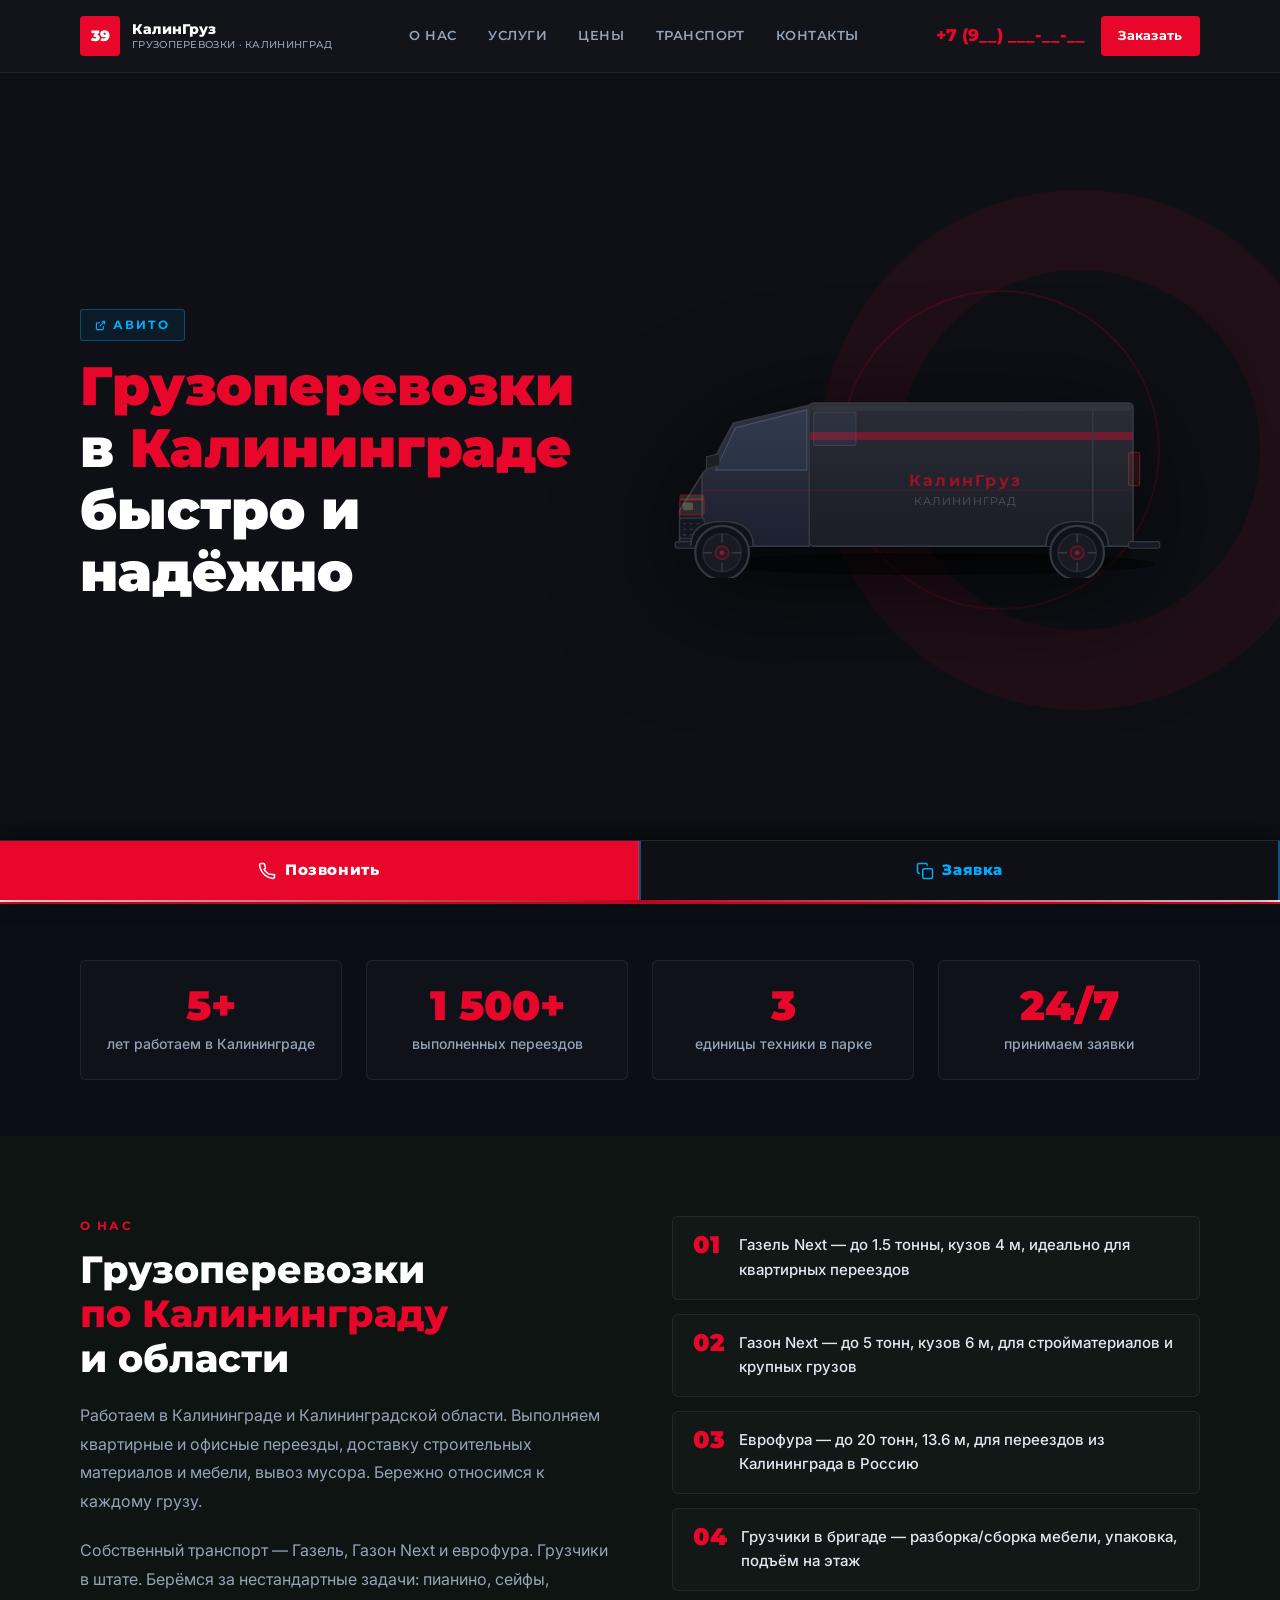
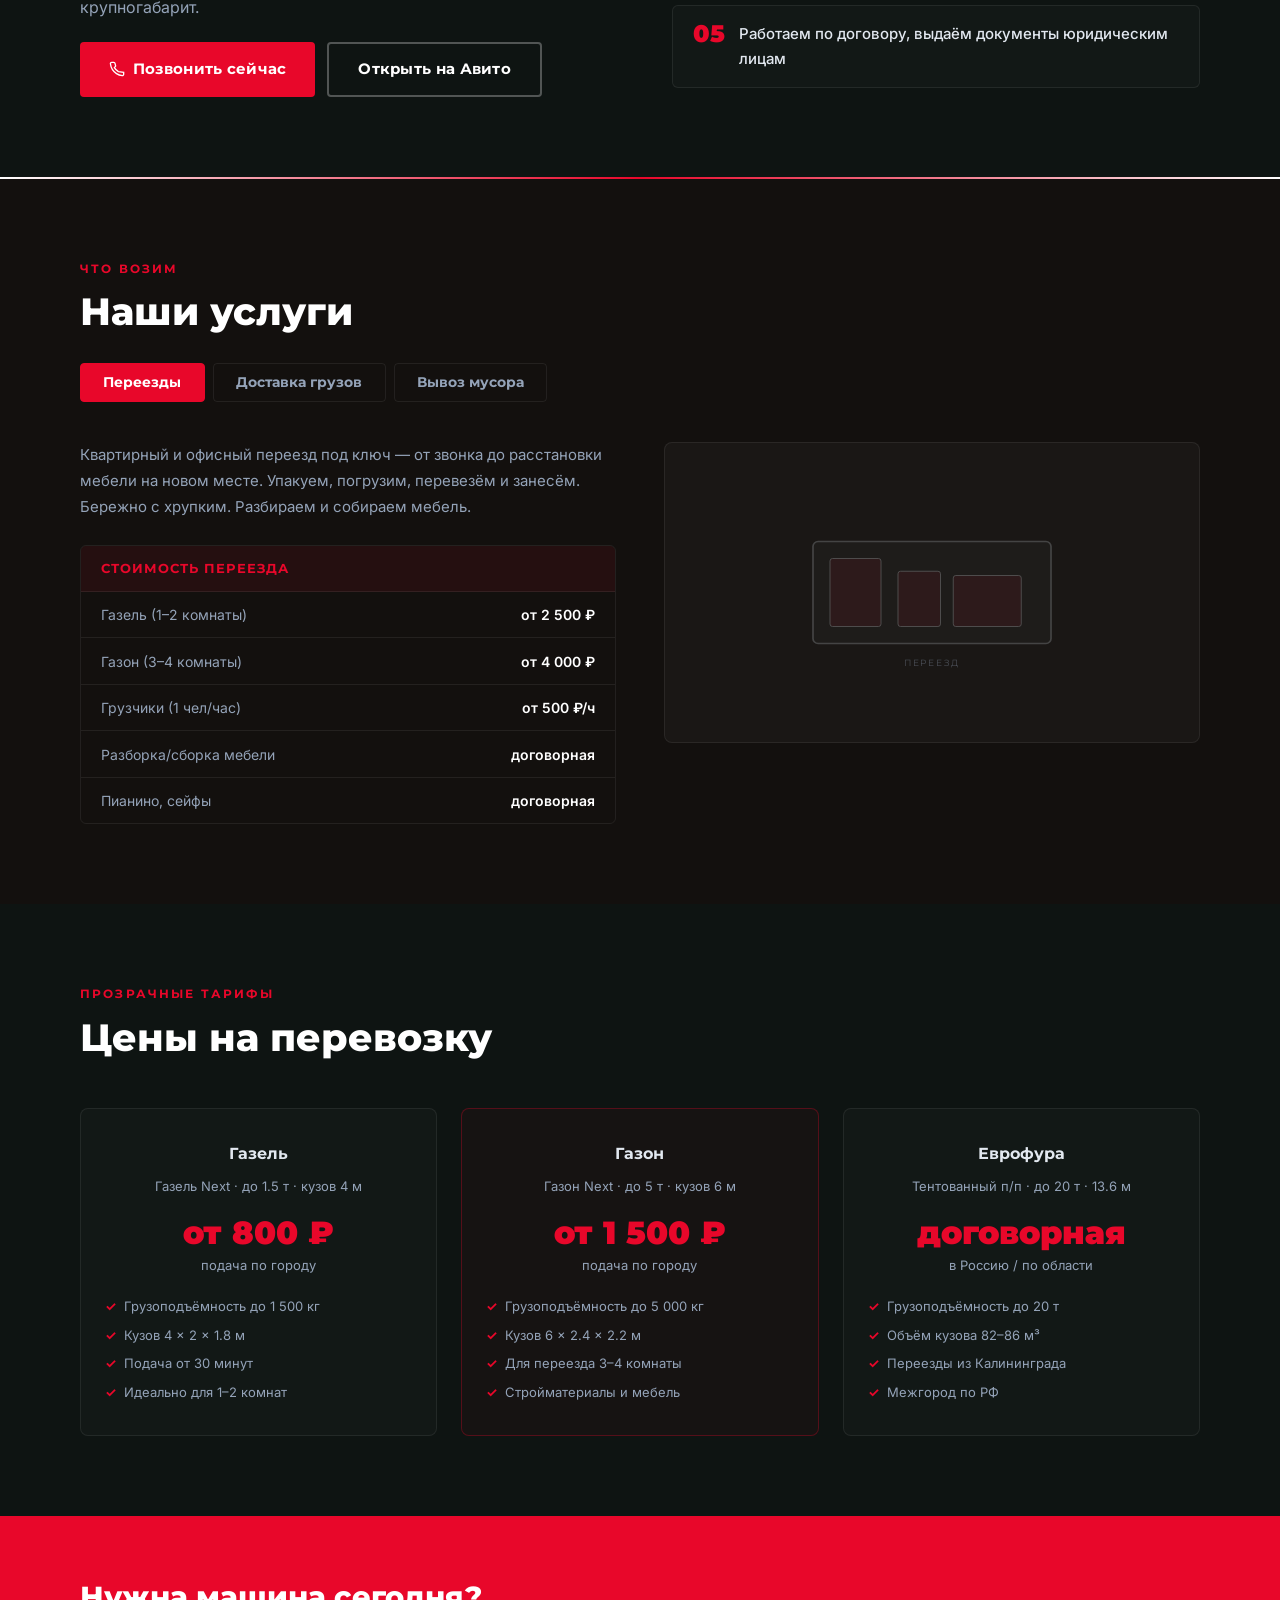
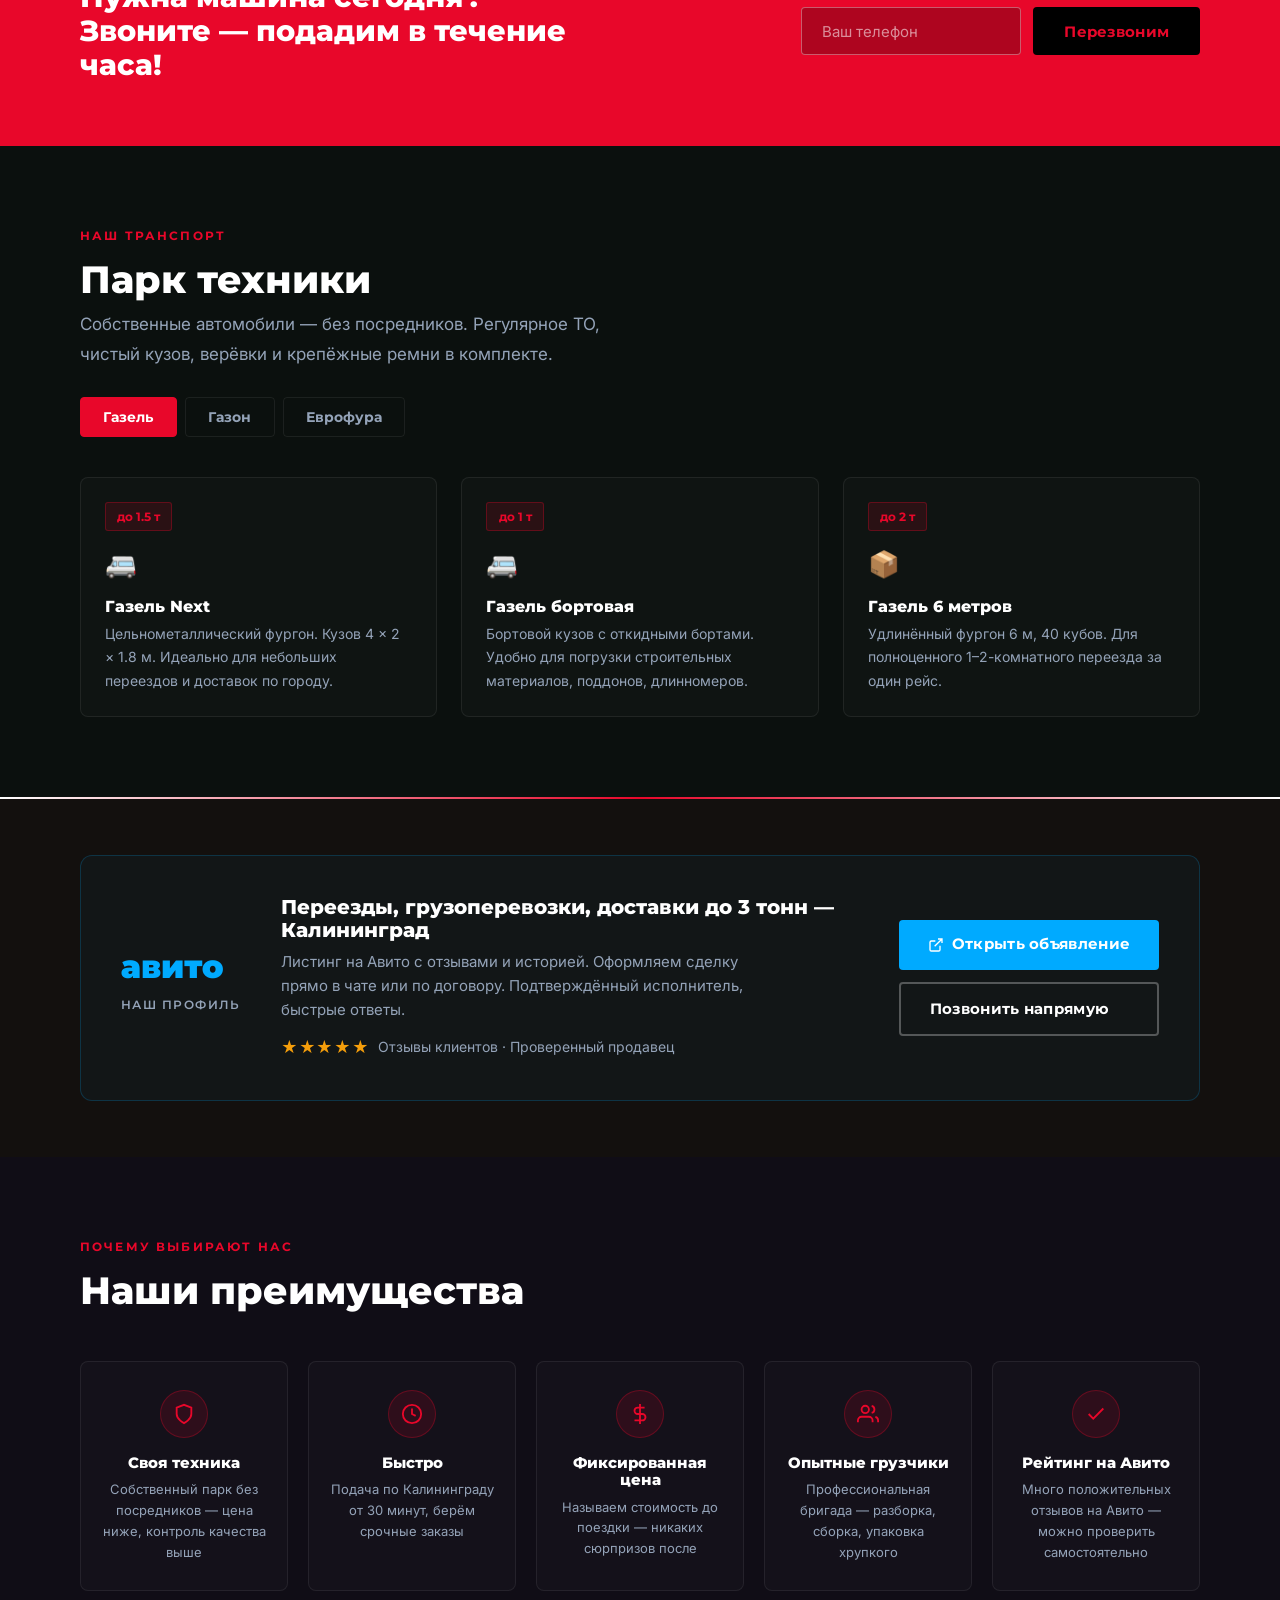
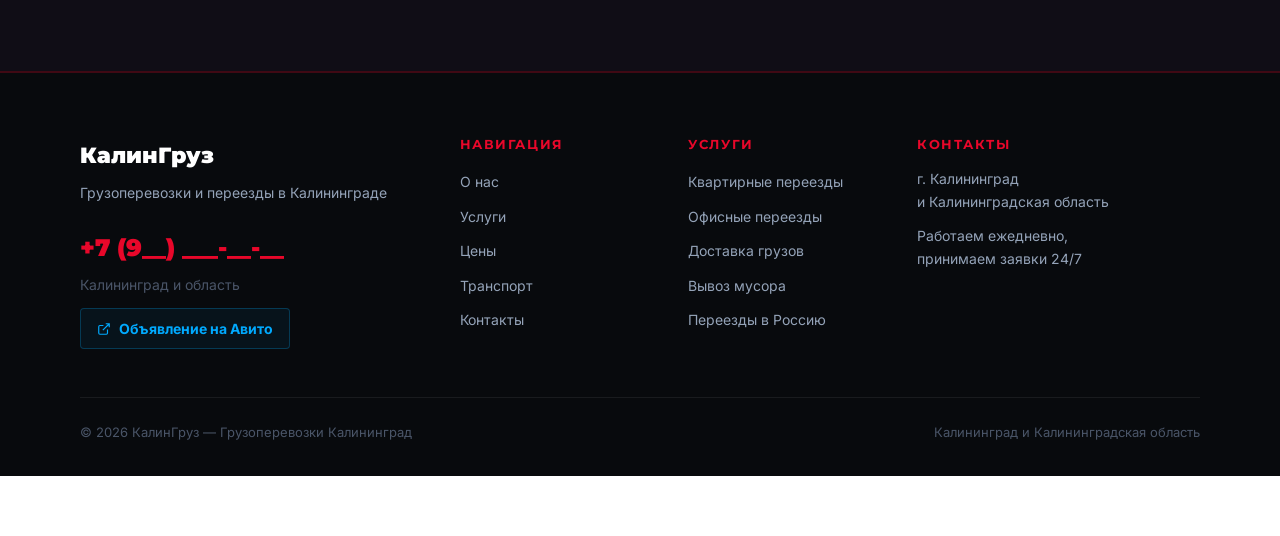
==== commit 9c627c55: "Deploy landing page" ====
--- a/index.html
+++ b/index.html
@@ -79,7 +79,7 @@
 .avito-strip span{font-size:.875rem;color:var(--muted)}
 .avito-strip a{color:#00aaff;font-weight:700;font-size:.875rem;white-space:nowrap}
 .avito-strip a:hover{color:#4dc8ff}
-@media(max-width:860px){.hero-grid{grid-template-columns:1fr}.hero-img-col{display:none}.hero{min-height:auto;padding:7.5rem 0 4rem}}
+@media(max-width:860px){.hero-grid{grid-template-columns:1fr}.hero-img-col{display:flex;justify-content:center;margin-top:2rem}.hero-truck{max-width:320px;width:100%}.hero{min-height:auto;padding:7.5rem 0 5rem}}
 
 /* STATS */
 .stats{background:var(--bg-stats);border-top:2px solid var(--red);padding:3.5rem 0}
@@ -206,6 +206,27 @@
 .reveal{opacity:0;transform:translateY(24px);transition:opacity .55s ease,transform .55s ease}
 .reveal.visible{opacity:1;transform:none}
 .delay-1{transition-delay:.1s}.delay-2{transition-delay:.2s}.delay-3{transition-delay:.3s}.delay-4{transition-delay:.45s}
+
+/* COLOR CYCLE */
+@keyframes colorCycle{
+  0%{color:#e8072a}8%{color:#ff4422}18%{color:#ff8800}28%{color:#ffcc00}40%{color:#33dd55}52%{color:#00cccc}62%{color:#00aaff}72%{color:#4466ff}82%{color:#aa22ff}92%{color:#ff22aa}100%{color:#e8072a}
+}
+.text-cycle{display:inline;animation:colorCycle 7s linear infinite}
+
+/* HERO AVITO TAG */
+.hero-avito-tag{display:inline-flex;align-items:center;gap:.45rem;font-family:'Montserrat',sans-serif;font-size:.75rem;font-weight:700;letter-spacing:.18em;text-transform:uppercase;color:#00aaff;margin-bottom:.9rem;padding:.3rem .85rem;border:1px solid rgba(0,170,255,.35);border-radius:3px;background:rgba(0,170,255,.08);transition:all .2s}
+.hero-avito-tag:hover{background:rgba(0,170,255,.2);border-color:#00aaff;color:#4dc8ff}
+.hero-avito-tag svg{flex-shrink:0}
+
+/* FIXED BOTTOM BAR */
+.fixed-bar{position:fixed;bottom:0;left:0;right:0;z-index:200;display:flex;height:60px;background:#0e1016;border-top:1px solid rgba(255,255,255,.1);box-shadow:0 -4px 24px rgba(0,0,0,.6)}
+.fixed-bar a{flex:1;display:flex;align-items:center;justify-content:center;gap:.55rem;font-family:'Montserrat',sans-serif;font-size:.9375rem;font-weight:800;letter-spacing:.04em;text-decoration:none;transition:all .22s}
+.fb-call{background:var(--red);color:#fff;border-right:1px solid rgba(255,255,255,.1)}
+.fb-call:hover{background:#c50523;box-shadow:inset 0 0 40px rgba(0,0,0,.25)}
+.fb-call svg,.fb-order svg{flex-shrink:0}
+.fb-order{background:transparent;color:#00aaff;border:none;border:2px solid rgba(0,170,255,.45);border-top:none;border-bottom:none;flex:1}
+.fb-order:hover{background:rgba(0,170,255,.1);color:#4dc8ff}
+body{padding-bottom:60px}
 </style>
 </head>
 <body>
@@ -238,35 +259,11 @@
   <div class="container">
     <div class="hero-grid">
       <div>
-        <span class="h-sub reveal">Калининград и область</span>
-        <h1 class="reveal delay-1">Грузоперевозки<br>в <span>Калининграде</span><br>быстро и надёжно</h1>
-        <div class="hero-badges reveal delay-2">
-          <span class="badge">Газель до 1.5 т</span>
-          <span class="badge">Грузовик до 5 т</span>
-          <span class="badge">Фура до 20 т</span>
-          <span class="badge">Грузчики</span>
-        </div>
-        <ul class="hero-list reveal delay-2">
-          <li>Квартирные и офисные переезды</li>
-          <li>Доставка стройматериалов и мебели</li>
-          <li>Вывоз строительного мусора</li>
-          <li>Переезды из Калининграда в Россию</li>
-        </ul>
-        <div class="hero-btns reveal delay-3">
-          <a href="tel:+79XXXXXXXXX" class="btn btn-red">
-            <svg width="16" height="16" fill="none" stroke="currentColor" stroke-width="2" viewBox="0 0 24 24"><path d="M22 16.92v3a2 2 0 01-2.18 2 19.8 19.8 0 01-8.63-3.07 19.5 19.5 0 01-6-6 19.8 19.8 0 01-3.07-8.67A2 2 0 014.11 2h3a2 2 0 012 1.72c.127.96.361 1.903.7 2.81a2 2 0 01-.45 2.11L8.09 9.91a16 16 0 006 6z"/></svg>
-            Позвонить
-          </a>
-          <a href="https://www.avito.ru/kaliningrad/predlozheniya_uslug/pereezdy_gruzoperevozki_dostavki_do_3_tonn_7275388730" target="_blank" rel="noopener" class="btn btn-avito">
-            <svg width="16" height="16" fill="none" stroke="currentColor" stroke-width="2" viewBox="0 0 24 24"><path d="M18 13v6a2 2 0 01-2 2H5a2 2 0 01-2-2V8a2 2 0 012-2h6M15 3h6v6M10 14L21 3"/></svg>
-            Объявление на Авито
-          </a>
-        </div>
-        <div class="avito-strip reveal delay-4">
-          <svg width="20" height="20" fill="none" viewBox="0 0 24 24" stroke="#00aaff" stroke-width="2"><circle cx="12" cy="12" r="10"/><polyline points="12 6 12 12 16 14"/></svg>
-          <span>Отвечаем быстро · </span>
-          <a href="https://www.avito.ru/kaliningrad/predlozheniya_uslug/pereezdy_gruzoperevozki_dostavki_do_3_tonn_7275388730" target="_blank" rel="noopener">Авито — Переезды и грузоперевозки до 3 т</a>
-        </div>
+        <a href="https://www.avito.ru/kaliningrad/predlozheniya_uslug/pereezdy_gruzoperevozki_dostavki_do_3_tonn_7275388730" target="_blank" rel="noopener" class="hero-avito-tag reveal">
+          <svg width="11" height="11" fill="none" stroke="currentColor" stroke-width="2.5" viewBox="0 0 24 24"><path d="M18 13v6a2 2 0 01-2 2H5a2 2 0 01-2-2V8a2 2 0 012-2h6M15 3h6v6M10 14L21 3"/></svg>
+          Авито
+        </a>
+        <h1 class="reveal delay-1"><span class="text-cycle">Грузоперевозки</span><br>в <span>Калининграде</span><br>быстро и надёжно</h1>
       </div>
       <div class="hero-img-col reveal delay-2">
         <svg class="hero-truck" viewBox="0 0 480 200" fill="none" xmlns="http://www.w3.org/2000/svg">
@@ -673,5 +670,17 @@
   event.target.classList.add('active')
 }
 </script>
+
+<!-- FIXED BOTTOM BAR -->
+<div class="fixed-bar">
+  <a href="tel:+79XXXXXXXXX" class="fb-call">
+    <svg width="18" height="18" fill="none" stroke="currentColor" stroke-width="2" viewBox="0 0 24 24"><path d="M22 16.92v3a2 2 0 01-2.18 2 19.8 19.8 0 01-8.63-3.07 19.5 19.5 0 01-6-6 19.8 19.8 0 01-3.07-8.67A2 2 0 014.11 2h3a2 2 0 012 1.72c.127.96.361 1.903.7 2.81a2 2 0 01-.45 2.11L8.09 9.91a16 16 0 006 6z"/></svg>
+    Позвонить
+  </a>
+  <a href="#contacts" class="fb-order">
+    <svg width="18" height="18" fill="none" stroke="currentColor" stroke-width="2" viewBox="0 0 24 24"><rect x="9" y="9" width="13" height="13" rx="2"/><path d="M5 15H4a2 2 0 01-2-2V4a2 2 0 012-2h9a2 2 0 012 2v1"/></svg>
+    Заявка
+  </a>
+</div>
 </body>
 </html>
